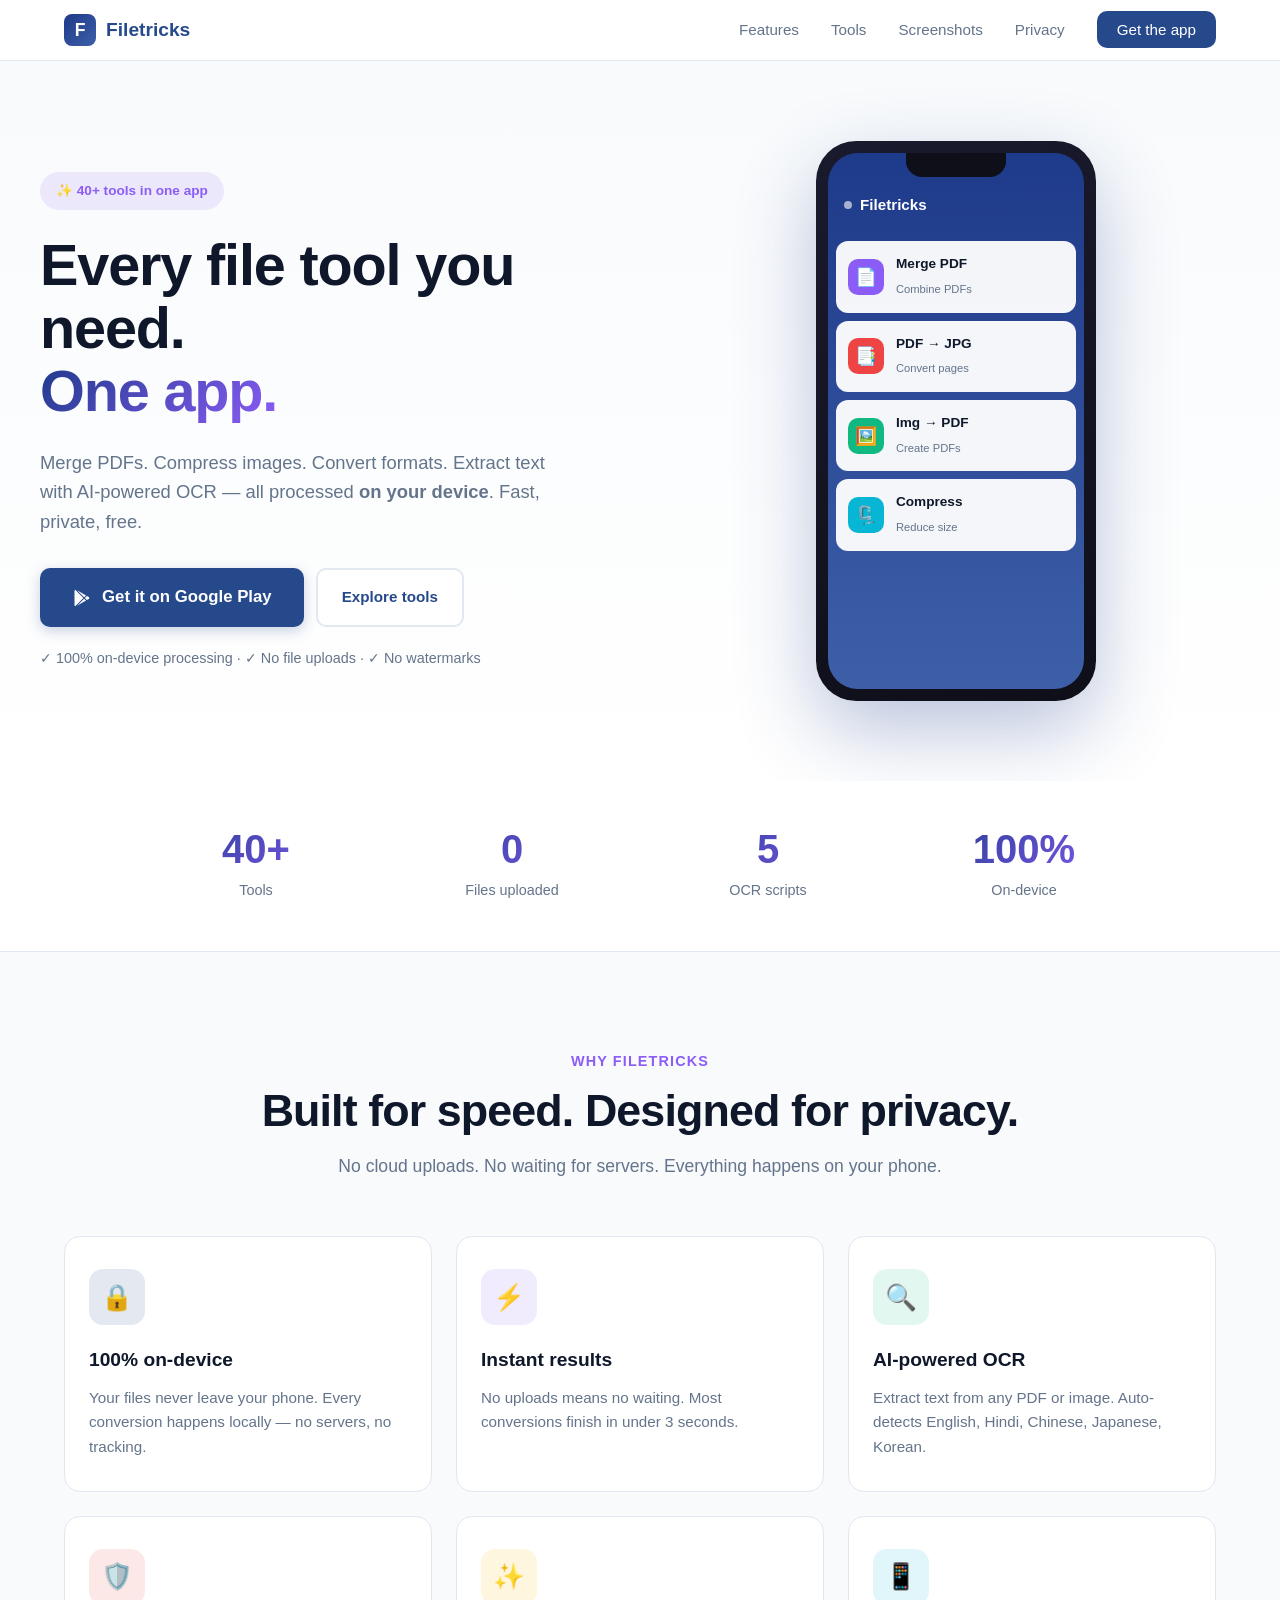
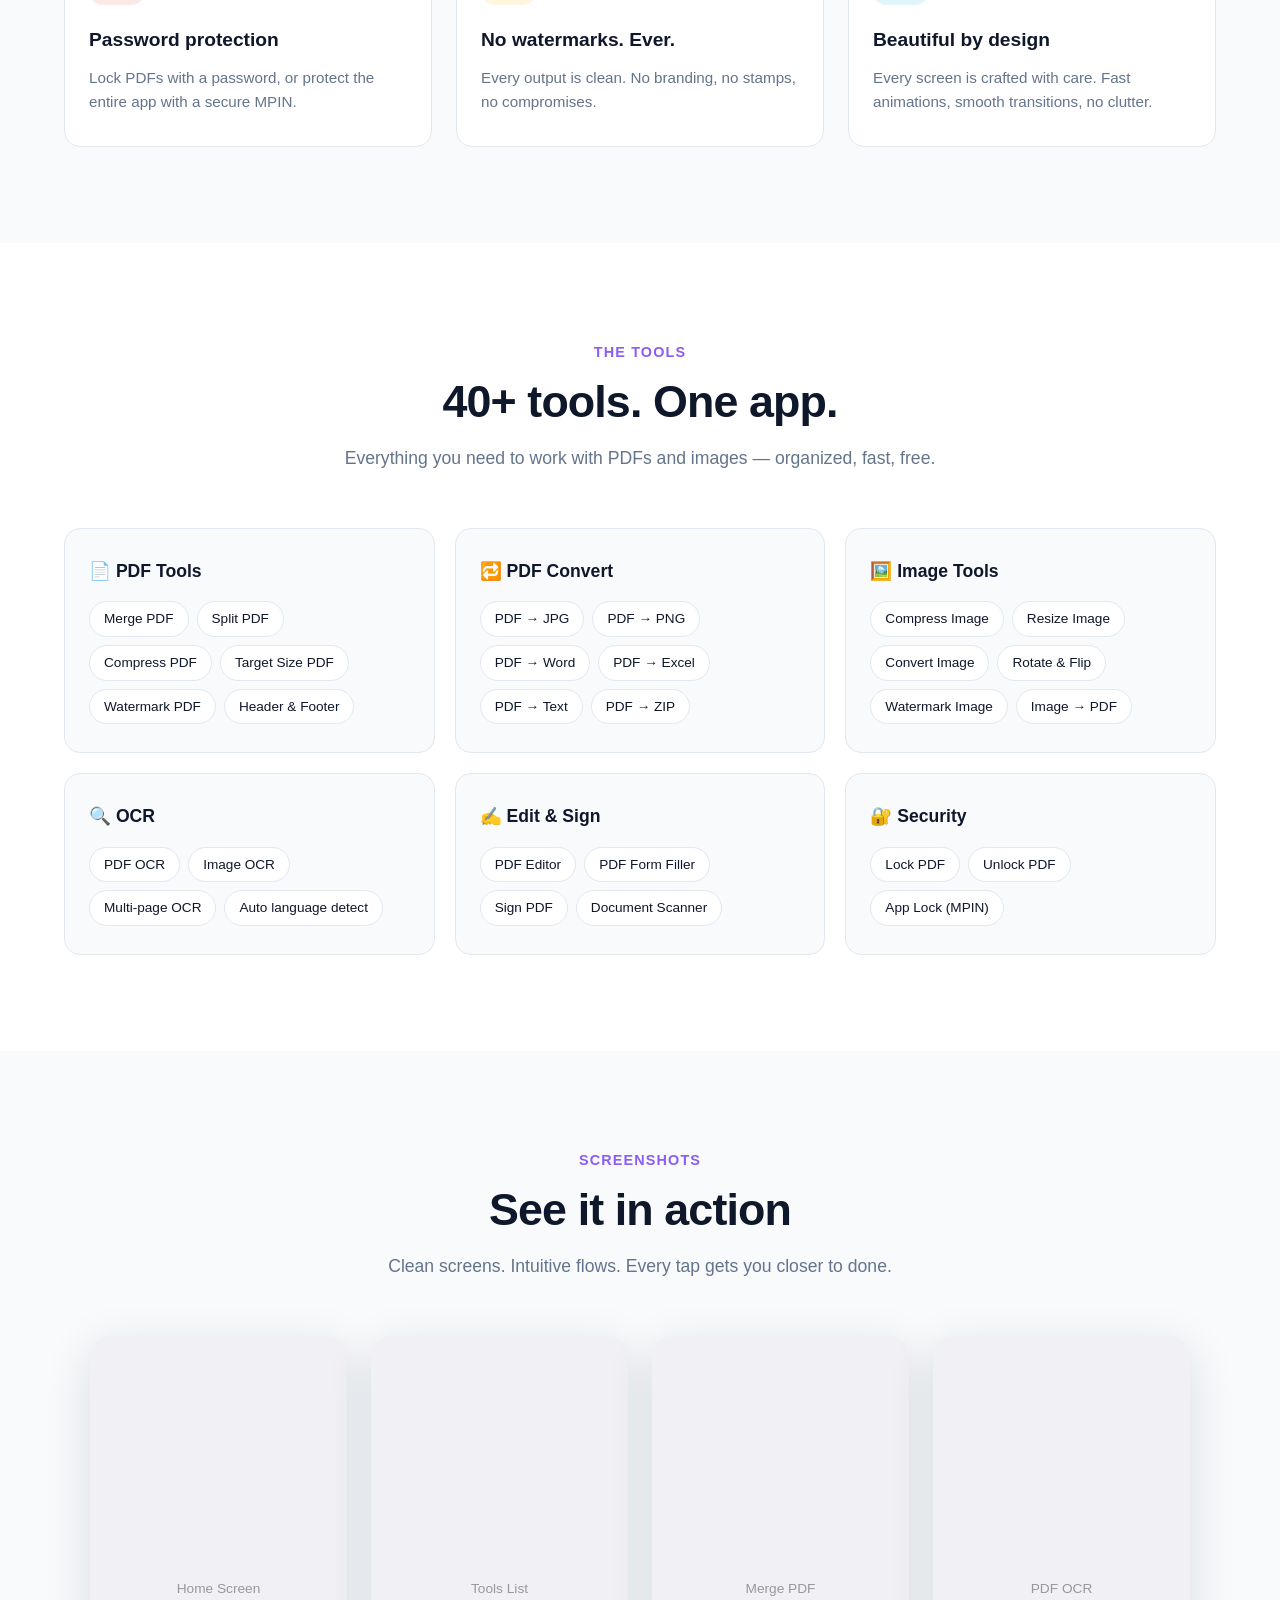
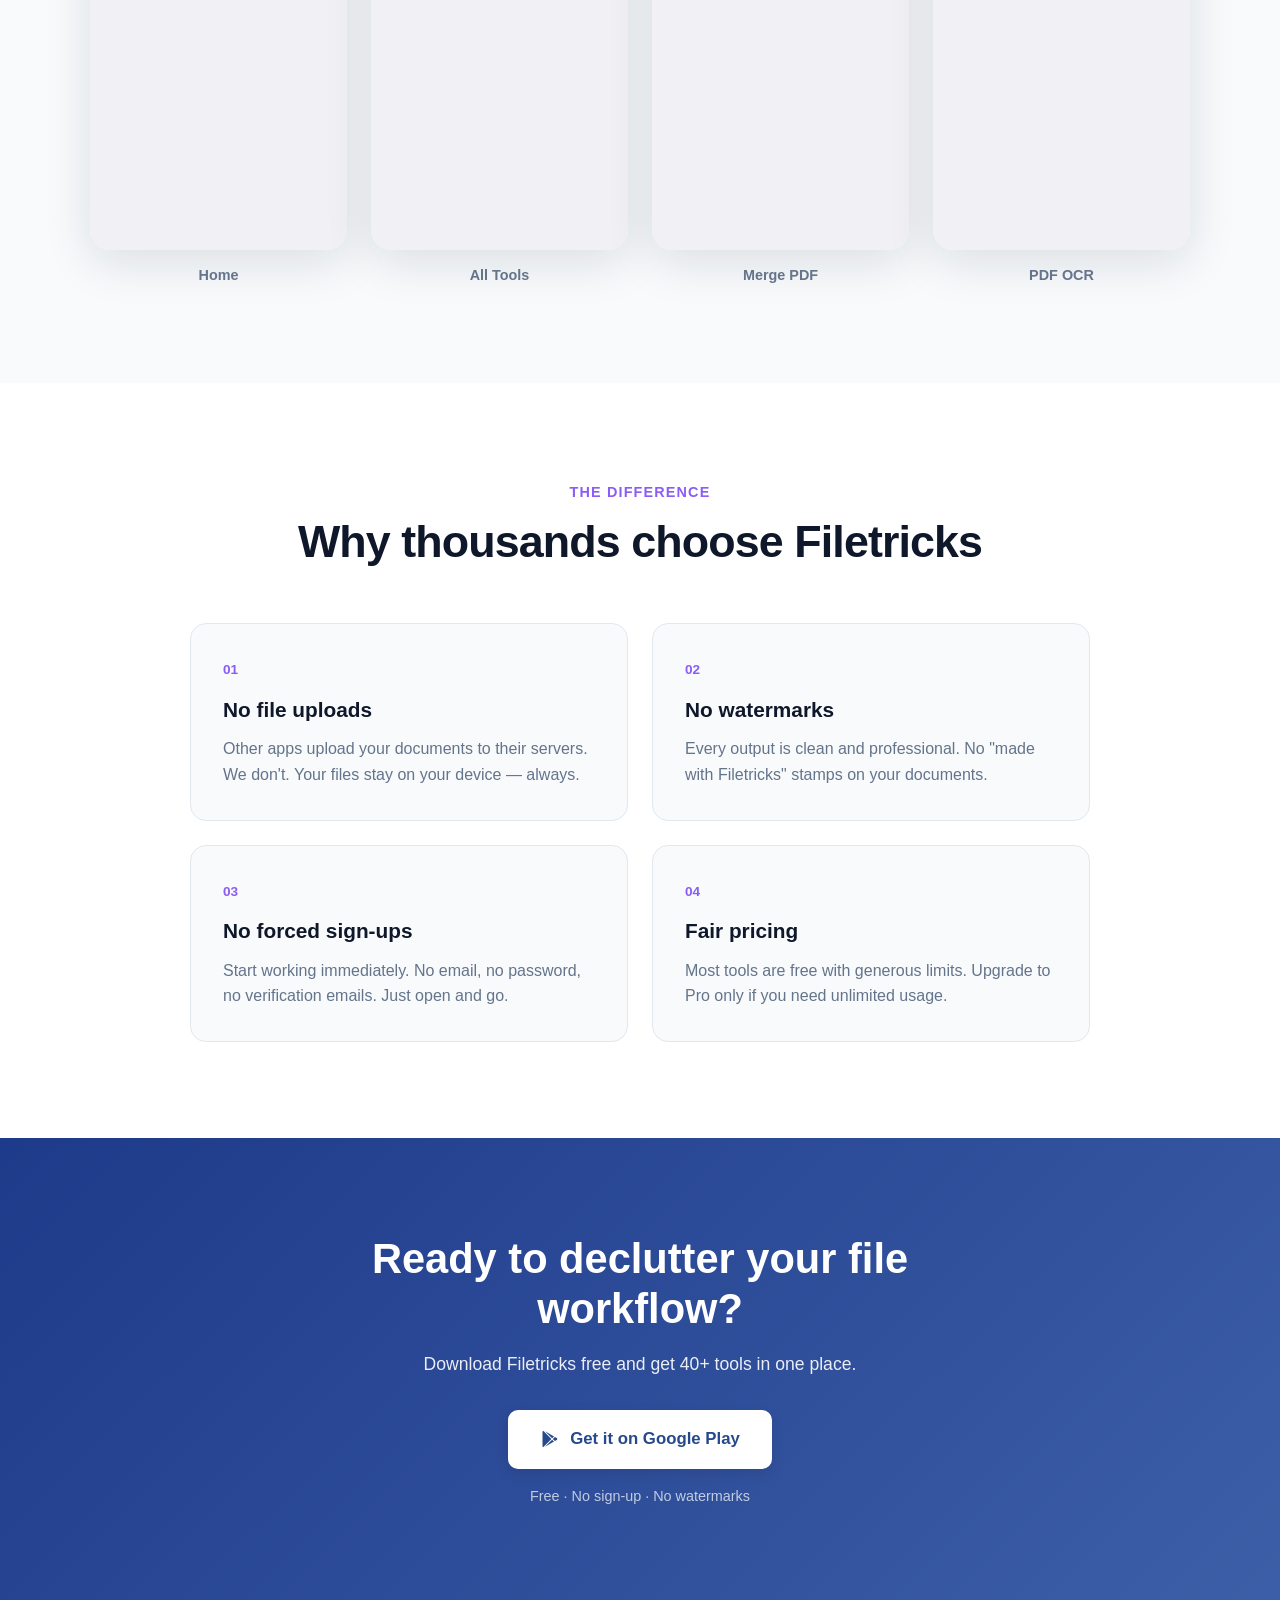
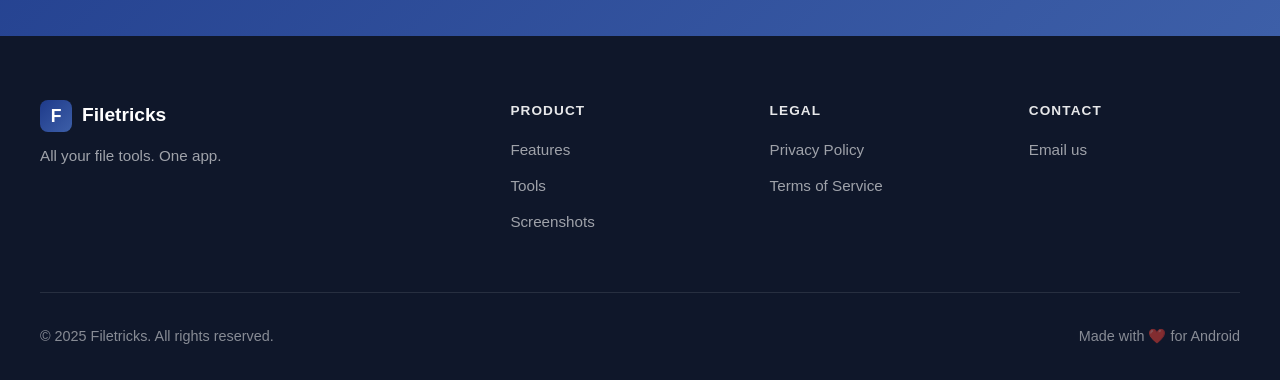
==== index.html @ eb92aaae "Add files via upload" ====
<!DOCTYPE html>
<html lang="en">
<head>
  <meta charset="UTF-8" />
  <meta name="viewport" content="width=device-width, initial-scale=1.0" />
  <title>Filetricks — All-in-One PDF & Image Tools for Android</title>
  <meta name="description" content="Merge, split, compress, and convert PDFs. Compress and convert images. Extract text with on-device AI OCR. 40+ tools in one fast, private Android app." />
  <meta name="theme-color" content="#26498C" />

  <!-- Open Graph (for WhatsApp/Twitter sharing) -->
  <meta property="og:title" content="Filetricks — All your file tools. One app." />
  <meta property="og:description" content="40+ PDF & image tools, 100% on-device. Free to download on Google Play." />
  <meta property="og:type" content="website" />

  <link rel="icon" type="image/svg+xml" href="favicon.svg" />
  <link rel="stylesheet" href="styles.css" />
</head>
<body>

  <!-- ============ NAVBAR ============ -->
  <nav class="navbar">
    <div class="nav-container">
      <a href="#" class="logo">
        <span class="logo-mark">F</span>
        <span class="logo-text">Filetricks</span>
      </a>
      <button class="nav-toggle" id="navToggle" aria-label="Menu">☰</button>
      <ul class="nav-links" id="navLinks">
        <li><a href="#features">Features</a></li>
        <li><a href="#tools">Tools</a></li>
        <li><a href="#screenshots">Screenshots</a></li>
        <li><a href="privacy.html">Privacy</a></li>
        <li><a href="#download" class="btn-nav">Get the app</a></li>
      </ul>
    </div>
  </nav>

  <!-- ============ HERO ============ -->
  <section class="hero">
    <div class="hero-container">
      <div class="hero-content">
        <span class="badge">✨ 40+ tools in one app</span>
        <h1>
          Every file tool you need.<br />
          <span class="gradient-text">One app.</span>
        </h1>
        <p class="hero-subtitle">
          Merge PDFs. Compress images. Convert formats. Extract text with
          AI-powered OCR — all processed <strong>on your device</strong>.
          Fast, private, free.
        </p>
        <div class="hero-cta">
          <a href="https://play.google.com/store/apps/details?id=com.manoj.filetricks"
             class="btn-primary btn-large" target="_blank" rel="noopener">
            <svg width="20" height="20" viewBox="0 0 24 24" fill="currentColor">
              <path d="M3,20.5V3.5C3,2.91 3.34,2.39 3.84,2.15L13.69,12L3.84,21.85C3.34,21.6 3,21.09 3,20.5M16.81,15.12L6.05,21.34L14.54,12.85L16.81,15.12M20.16,10.81C20.5,11.08 20.75,11.5 20.75,12C20.75,12.5 20.53,12.9 20.18,13.18L17.89,14.5L15.39,12L17.89,9.5L20.16,10.81M6.05,2.66L16.81,8.88L14.54,11.15L6.05,2.66Z" />
            </svg>
            Get it on Google Play
          </a>
          <a href="#tools" class="btn-secondary">Explore tools</a>
        </div>
        <p class="hero-note">
          ✓ 100% on-device processing · ✓ No file uploads · ✓ No watermarks
        </p>
      </div>

      <div class="hero-visual">
        <div class="phone-mockup">
          <div class="phone-screen">
            <div class="phone-header">
              <span class="phone-dot"></span>
              <span class="phone-title">Filetricks</span>
            </div>
            <div class="phone-body">
              <div class="phone-card">
                <span class="phone-icon" style="background:#8B5CF6;">📄</span>
                <div>
                  <strong>Merge PDF</strong>
                  <small>Combine PDFs</small>
                </div>
              </div>
              <div class="phone-card">
                <span class="phone-icon" style="background:#EF4444;">📑</span>
                <div>
                  <strong>PDF → JPG</strong>
                  <small>Convert pages</small>
                </div>
              </div>
              <div class="phone-card">
                <span class="phone-icon" style="background:#10B981;">🖼️</span>
                <div>
                  <strong>Img → PDF</strong>
                  <small>Create PDFs</small>
                </div>
              </div>
              <div class="phone-card">
                <span class="phone-icon" style="background:#06B6D4;">🗜️</span>
                <div>
                  <strong>Compress</strong>
                  <small>Reduce size</small>
                </div>
              </div>
            </div>
          </div>
        </div>
      </div>
    </div>
  </section>

  <!-- ============ STATS STRIP ============ -->
  <section class="stats">
    <div class="stats-container">
      <div class="stat">
        <span class="stat-num">40+</span>
        <span class="stat-label">Tools</span>
      </div>
      <div class="stat">
        <span class="stat-num">0</span>
        <span class="stat-label">Files uploaded</span>
      </div>
      <div class="stat">
        <span class="stat-num">5</span>
        <span class="stat-label">OCR scripts</span>
      </div>
      <div class="stat">
        <span class="stat-num">100%</span>
        <span class="stat-label">On-device</span>
      </div>
    </div>
  </section>

  <!-- ============ FEATURES ============ -->
  <section class="features" id="features">
    <div class="section-container">
      <div class="section-header">
        <span class="section-eyebrow">Why Filetricks</span>
        <h2>Built for speed. Designed for privacy.</h2>
        <p class="section-subtitle">
          No cloud uploads. No waiting for servers. Everything happens on your phone.
        </p>
      </div>

      <div class="features-grid">
        <div class="feature-card">
          <div class="feature-icon" style="background:rgba(38,73,140,0.12);color:#26498C;">🔒</div>
          <h3>100% on-device</h3>
          <p>Your files never leave your phone. Every conversion happens locally — no servers, no tracking.</p>
        </div>

        <div class="feature-card">
          <div class="feature-icon" style="background:rgba(139,92,246,0.12);color:#8B5CF6;">⚡</div>
          <h3>Instant results</h3>
          <p>No uploads means no waiting. Most conversions finish in under 3 seconds.</p>
        </div>

        <div class="feature-card">
          <div class="feature-icon" style="background:rgba(16,185,129,0.12);color:#10B981;">🔍</div>
          <h3>AI-powered OCR</h3>
          <p>Extract text from any PDF or image. Auto-detects English, Hindi, Chinese, Japanese, Korean.</p>
        </div>

        <div class="feature-card">
          <div class="feature-icon" style="background:rgba(239,68,68,0.12);color:#EF4444;">🛡️</div>
          <h3>Password protection</h3>
          <p>Lock PDFs with a password, or protect the entire app with a secure MPIN.</p>
        </div>

        <div class="feature-card">
          <div class="feature-icon" style="background:rgba(255,179,0,0.12);color:#FFB300;">✨</div>
          <h3>No watermarks. Ever.</h3>
          <p>Every output is clean. No branding, no stamps, no compromises.</p>
        </div>

        <div class="feature-card">
          <div class="feature-icon" style="background:rgba(6,182,212,0.12);color:#06B6D4;">📱</div>
          <h3>Beautiful by design</h3>
          <p>Every screen is crafted with care. Fast animations, smooth transitions, no clutter.</p>
        </div>
      </div>
    </div>
  </section>

  <!-- ============ TOOLS ============ -->
  <section class="tools" id="tools">
    <div class="section-container">
      <div class="section-header">
        <span class="section-eyebrow">The tools</span>
        <h2>40+ tools. One app.</h2>
        <p class="section-subtitle">Everything you need to work with PDFs and images — organized, fast, free.</p>
      </div>

      <div class="tool-categories">
        <div class="tool-category">
          <h3>📄 PDF Tools</h3>
          <div class="tool-list">
            <span class="tool-chip">Merge PDF</span>
            <span class="tool-chip">Split PDF</span>
            <span class="tool-chip">Compress PDF</span>
            <span class="tool-chip">Target Size PDF</span>
            <span class="tool-chip">Watermark PDF</span>
            <span class="tool-chip">Header &amp; Footer</span>
          </div>
        </div>

        <div class="tool-category">
          <h3>🔁 PDF Convert</h3>
          <div class="tool-list">
            <span class="tool-chip">PDF → JPG</span>
            <span class="tool-chip">PDF → PNG</span>
            <span class="tool-chip">PDF → Word</span>
            <span class="tool-chip">PDF → Excel</span>
            <span class="tool-chip">PDF → Text</span>
            <span class="tool-chip">PDF → ZIP</span>
          </div>
        </div>

        <div class="tool-category">
          <h3>🖼️ Image Tools</h3>
          <div class="tool-list">
            <span class="tool-chip">Compress Image</span>
            <span class="tool-chip">Resize Image</span>
            <span class="tool-chip">Convert Image</span>
            <span class="tool-chip">Rotate &amp; Flip</span>
            <span class="tool-chip">Watermark Image</span>
            <span class="tool-chip">Image → PDF</span>
          </div>
        </div>

        <div class="tool-category">
          <h3>🔍 OCR</h3>
          <div class="tool-list">
            <span class="tool-chip">PDF OCR</span>
            <span class="tool-chip">Image OCR</span>
            <span class="tool-chip">Multi-page OCR</span>
            <span class="tool-chip">Auto language detect</span>
          </div>
        </div>

        <div class="tool-category">
          <h3>✍️ Edit &amp; Sign</h3>
          <div class="tool-list">
            <span class="tool-chip">PDF Editor</span>
            <span class="tool-chip">PDF Form Filler</span>
            <span class="tool-chip">Sign PDF</span>
            <span class="tool-chip">Document Scanner</span>
          </div>
        </div>

        <div class="tool-category">
          <h3>🔐 Security</h3>
          <div class="tool-list">
            <span class="tool-chip">Lock PDF</span>
            <span class="tool-chip">Unlock PDF</span>
            <span class="tool-chip">App Lock (MPIN)</span>
          </div>
        </div>
      </div>
    </div>
  </section>

  <!-- ============ SCREENSHOTS ============ -->
  <section class="screenshots" id="screenshots">
    <div class="section-container">
      <div class="section-header">
        <span class="section-eyebrow">Screenshots</span>
        <h2>See it in action</h2>
        <p class="section-subtitle">Clean screens. Intuitive flows. Every tap gets you closer to done.</p>
      </div>

      <!-- Replace src with your actual screenshots later -->
      <div class="screenshots-row">
        <div class="screenshot">
          <img src="data:image/svg+xml,%3Csvg xmlns='http://www.w3.org/2000/svg' viewBox='0 0 300 600'%3E%3Crect fill='%23F0F0F5' width='300' height='600'/%3E%3Ctext x='150' y='300' text-anchor='middle' fill='%23999' font-size='16' font-family='sans-serif'%3EHome Screen%3C/text%3E%3C/svg%3E" alt="Home screen" />
          <p>Home</p>
        </div>
        <div class="screenshot">
          <img src="data:image/svg+xml,%3Csvg xmlns='http://www.w3.org/2000/svg' viewBox='0 0 300 600'%3E%3Crect fill='%23F0F0F5' width='300' height='600'/%3E%3Ctext x='150' y='300' text-anchor='middle' fill='%23999' font-size='16' font-family='sans-serif'%3ETools List%3C/text%3E%3C/svg%3E" alt="Tools list" />
          <p>All Tools</p>
        </div>
        <div class="screenshot">
          <img src="data:image/svg+xml,%3Csvg xmlns='http://www.w3.org/2000/svg' viewBox='0 0 300 600'%3E%3Crect fill='%23F0F0F5' width='300' height='600'/%3E%3Ctext x='150' y='300' text-anchor='middle' fill='%23999' font-size='16' font-family='sans-serif'%3EMerge PDF%3C/text%3E%3C/svg%3E" alt="Merge PDF" />
          <p>Merge PDF</p>
        </div>
        <div class="screenshot">
          <img src="data:image/svg+xml,%3Csvg xmlns='http://www.w3.org/2000/svg' viewBox='0 0 300 600'%3E%3Crect fill='%23F0F0F5' width='300' height='600'/%3E%3Ctext x='150' y='300' text-anchor='middle' fill='%23999' font-size='16' font-family='sans-serif'%3EPDF OCR%3C/text%3E%3C/svg%3E" alt="PDF OCR" />
          <p>PDF OCR</p>
        </div>
      </div>
    </div>
  </section>

  <!-- ============ WHY ============ -->
  <section class="why">
    <div class="section-container">
      <div class="section-header">
        <span class="section-eyebrow">The difference</span>
        <h2>Why thousands choose Filetricks</h2>
      </div>

      <div class="why-grid">
        <div class="why-card">
          <div class="why-num">01</div>
          <h3>No file uploads</h3>
          <p>Other apps upload your documents to their servers. We don't. Your files stay on your device — always.</p>
        </div>
        <div class="why-card">
          <div class="why-num">02</div>
          <h3>No watermarks</h3>
          <p>Every output is clean and professional. No "made with Filetricks" stamps on your documents.</p>
        </div>
        <div class="why-card">
          <div class="why-num">03</div>
          <h3>No forced sign-ups</h3>
          <p>Start working immediately. No email, no password, no verification emails. Just open and go.</p>
        </div>
        <div class="why-card">
          <div class="why-num">04</div>
          <h3>Fair pricing</h3>
          <p>Most tools are free with generous limits. Upgrade to Pro only if you need unlimited usage.</p>
        </div>
      </div>
    </div>
  </section>

  <!-- ============ CTA ============ -->
  <section class="cta" id="download">
    <div class="cta-container">
      <h2>Ready to declutter your file workflow?</h2>
      <p>Download Filetricks free and get 40+ tools in one place.</p>
      <a href="https://play.google.com/store/apps/details?id=com.manoj.filetricks"
         class="btn-white btn-large" target="_blank" rel="noopener">
        <svg width="20" height="20" viewBox="0 0 24 24" fill="currentColor">
          <path d="M3,20.5V3.5C3,2.91 3.34,2.39 3.84,2.15L13.69,12L3.84,21.85C3.34,21.6 3,21.09 3,20.5M16.81,15.12L6.05,21.34L14.54,12.85L16.81,15.12M20.16,10.81C20.5,11.08 20.75,11.5 20.75,12C20.75,12.5 20.53,12.9 20.18,13.18L17.89,14.5L15.39,12L17.89,9.5L20.16,10.81M6.05,2.66L16.81,8.88L14.54,11.15L6.05,2.66Z" />
        </svg>
        Get it on Google Play
      </a>
      <p class="cta-note">Free · No sign-up · No watermarks</p>
    </div>
  </section>

  <!-- ============ FOOTER ============ -->
  <footer class="footer">
    <div class="footer-container">
      <div class="footer-grid">
        <div class="footer-brand">
          <div class="logo">
            <span class="logo-mark">F</span>
            <span class="logo-text">Filetricks</span>
          </div>
          <p>All your file tools. One app.</p>
        </div>

        <div class="footer-col">
          <h4>Product</h4>
          <ul>
            <li><a href="#features">Features</a></li>
            <li><a href="#tools">Tools</a></li>
            <li><a href="#screenshots">Screenshots</a></li>
          </ul>
        </div>

        <div class="footer-col">
          <h4>Legal</h4>
          <ul>
            <li><a href="privacy.html">Privacy Policy</a></li>
            <li><a href="terms.html">Terms of Service</a></li>
          </ul>
        </div>

        <div class="footer-col">
          <h4>Contact</h4>
          <ul>
            <li><a href="mailto:your.email@example.com">Email us</a></li>
          </ul>
        </div>
      </div>

      <div class="footer-bottom">
        <p>© 2025 Filetricks. All rights reserved.</p>
        <p>Made with ❤️ for Android</p>
      </div>
    </div>
  </footer>

  <script src="script.js"></script>
</body>
</html>
---- styles.css ----
/* ============ RESET ============ */
*, *::before, *::after {
  box-sizing: border-box;
  margin: 0;
  padding: 0;
}

:root {
  --primary: #26498C;
  --primary-dark: #1E3A8A;
  --primary-light: #3D5FA8;
  --accent: #8B5CF6;
  --success: #10B981;
  --danger: #EF4444;
  --warning: #FFB300;
  --text: #0F172A;
  --text-muted: #64748B;
  --bg: #FFFFFF;
  --bg-alt: #F8FAFC;
  --border: #E2E8F0;
  --radius: 16px;
  --radius-sm: 10px;
  --shadow: 0 4px 24px rgba(15, 23, 42, 0.06);
  --shadow-lg: 0 12px 48px rgba(15, 23, 42, 0.12);
}

html {
  scroll-behavior: smooth;
}

body {
  font-family: -apple-system, BlinkMacSystemFont, 'Segoe UI', Roboto, 'Helvetica Neue', Arial, sans-serif;
  color: var(--text);
  background: var(--bg);
  line-height: 1.6;
  -webkit-font-smoothing: antialiased;
  -moz-osx-font-smoothing: grayscale;
}

a {
  color: inherit;
  text-decoration: none;
}

img {
  max-width: 100%;
  display: block;
}

/* ============ NAVBAR ============ */
.navbar {
  position: sticky;
  top: 0;
  z-index: 100;
  background: rgba(255, 255, 255, 0.9);
  backdrop-filter: blur(12px);
  -webkit-backdrop-filter: blur(12px);
  border-bottom: 1px solid var(--border);
}

.nav-container {
  max-width: 1200px;
  margin: 0 auto;
  padding: 14px 24px;
  display: flex;
  align-items: center;
  justify-content: space-between;
  gap: 24px;
}

.logo {
  display: flex;
  align-items: center;
  gap: 10px;
  font-weight: 800;
  font-size: 1.2rem;
  color: var(--primary);
}

.logo-mark {
  display: inline-flex;
  align-items: center;
  justify-content: center;
  width: 32px;
  height: 32px;
  border-radius: 8px;
  background: linear-gradient(135deg, var(--primary-dark), var(--primary-light));
  color: white;
  font-weight: 900;
  font-size: 1.1rem;
}

.nav-links {
  display: flex;
  align-items: center;
  gap: 32px;
  list-style: none;
}

.nav-links a {
  font-size: 0.95rem;
  font-weight: 500;
  color: var(--text-muted);
  transition: color 0.2s;
}

.nav-links a:hover {
  color: var(--primary);
}

.btn-nav {
  background: var(--primary) !important;
  color: white !important;
  padding: 10px 20px !important;
  border-radius: var(--radius-sm);
  transition: background 0.2s !important;
}

.btn-nav:hover {
  background: var(--primary-dark) !important;
}

.nav-toggle {
  display: none;
  background: none;
  border: none;
  font-size: 1.5rem;
  cursor: pointer;
  color: var(--text);
}

/* ============ HERO ============ */
.hero {
  background: linear-gradient(180deg, #F8FAFC 0%, #FFFFFF 100%);
  padding: 80px 24px;
  overflow: hidden;
}

.hero-container {
  max-width: 1200px;
  margin: 0 auto;
  display: grid;
  grid-template-columns: 1fr 1fr;
  gap: 64px;
  align-items: center;
}

.hero-content {
  animation: fadeInUp 0.8s ease-out;
}

.badge {
  display: inline-block;
  background: rgba(139, 92, 246, 0.12);
  color: var(--accent);
  padding: 8px 16px;
  border-radius: 999px;
  font-size: 0.85rem;
  font-weight: 600;
  margin-bottom: 24px;
}

.hero h1 {
  font-size: clamp(2.2rem, 5vw, 3.6rem);
  line-height: 1.1;
  font-weight: 800;
  letter-spacing: -0.02em;
  margin-bottom: 24px;
}

.gradient-text {
  background: linear-gradient(135deg, var(--primary-dark), var(--accent));
  -webkit-background-clip: text;
  background-clip: text;
  -webkit-text-fill-color: transparent;
}

.hero-subtitle {
  font-size: 1.15rem;
  color: var(--text-muted);
  margin-bottom: 32px;
  max-width: 540px;
}

.hero-cta {
  display: flex;
  gap: 12px;
  flex-wrap: wrap;
  margin-bottom: 20px;
}

.hero-note {
  font-size: 0.9rem;
  color: var(--text-muted);
}

/* ============ BUTTONS ============ */
.btn-primary,
.btn-secondary,
.btn-white {
  display: inline-flex;
  align-items: center;
  gap: 10px;
  padding: 12px 24px;
  border-radius: var(--radius-sm);
  font-weight: 600;
  font-size: 0.95rem;
  transition: transform 0.2s, box-shadow 0.2s, background 0.2s;
  cursor: pointer;
  border: none;
}

.btn-primary {
  background: var(--primary);
  color: white;
  box-shadow: 0 4px 14px rgba(38, 73, 140, 0.25);
}

.btn-primary:hover {
  background: var(--primary-dark);
  transform: translateY(-2px);
  box-shadow: 0 8px 24px rgba(38, 73, 140, 0.35);
}

.btn-secondary {
  background: white;
  color: var(--primary);
  border: 2px solid var(--border);
}

.btn-secondary:hover {
  border-color: var(--primary);
  transform: translateY(-2px);
}

.btn-white {
  background: white;
  color: var(--primary);
  box-shadow: 0 4px 14px rgba(0, 0, 0, 0.1);
}

.btn-white:hover {
  transform: translateY(-2px);
  box-shadow: 0 8px 24px rgba(0, 0, 0, 0.15);
}

.btn-large {
  padding: 16px 32px;
  font-size: 1.05rem;
}

/* ============ PHONE MOCKUP ============ */
.hero-visual {
  display: flex;
  justify-content: center;
  animation: float 6s ease-in-out infinite;
}

.phone-mockup {
  width: 280px;
  height: 560px;
  background: linear-gradient(160deg, #1a1a2e, #0f0f1a);
  border-radius: 40px;
  padding: 12px;
  box-shadow: 0 30px 80px rgba(30, 58, 138, 0.3);
  position: relative;
}

.phone-mockup::before {
  content: '';
  position: absolute;
  top: 12px;
  left: 50%;
  transform: translateX(-50%);
  width: 100px;
  height: 24px;
  background: #0f0f1a;
  border-radius: 0 0 16px 16px;
  z-index: 2;
}

.phone-screen {
  width: 100%;
  height: 100%;
  background: linear-gradient(180deg, var(--primary-dark), var(--primary-light));
  border-radius: 30px;
  overflow: hidden;
  display: flex;
  flex-direction: column;
}

.phone-header {
  padding: 40px 16px 16px;
  display: flex;
  align-items: center;
  gap: 8px;
}

.phone-dot {
  width: 8px;
  height: 8px;
  border-radius: 50%;
  background: rgba(255, 255, 255, 0.6);
}

.phone-title {
  color: white;
  font-weight: 700;
  font-size: 0.95rem;
}

.phone-body {
  padding: 8px;
  display: flex;
  flex-direction: column;
  gap: 8px;
}

.phone-card {
  background: rgba(255, 255, 255, 0.95);
  border-radius: 12px;
  padding: 12px;
  display: flex;
  align-items: center;
  gap: 12px;
}

.phone-icon {
  width: 36px;
  height: 36px;
  border-radius: 10px;
  display: flex;
  align-items: center;
  justify-content: center;
  font-size: 1.1rem;
  color: white;
  flex-shrink: 0;
}

.phone-card strong {
  display: block;
  font-size: 0.85rem;
  color: var(--text);
}

.phone-card small {
  font-size: 0.7rem;
  color: var(--text-muted);
}

/* ============ STATS ============ */
.stats {
  padding: 48px 24px;
  background: white;
  border-bottom: 1px solid var(--border);
}

.stats-container {
  max-width: 1000px;
  margin: 0 auto;
  display: grid;
  grid-template-columns: repeat(4, 1fr);
  gap: 24px;
  text-align: center;
}

.stat-num {
  display: block;
  font-size: 2.5rem;
  font-weight: 800;
  background: linear-gradient(135deg, var(--primary-dark), var(--accent));
  -webkit-background-clip: text;
  background-clip: text;
  -webkit-text-fill-color: transparent;
  line-height: 1;
  margin-bottom: 8px;
}

.stat-label {
  font-size: 0.9rem;
  color: var(--text-muted);
  font-weight: 500;
}

/* ============ SECTION PATTERN ============ */
.section-container {
  max-width: 1200px;
  margin: 0 auto;
  padding: 0 24px;
}

.section-header {
  text-align: center;
  margin-bottom: 56px;
}

.section-eyebrow {
  display: inline-block;
  color: var(--accent);
  font-size: 0.9rem;
  font-weight: 700;
  text-transform: uppercase;
  letter-spacing: 0.08em;
  margin-bottom: 12px;
}

.section-header h2 {
  font-size: clamp(1.8rem, 4vw, 2.8rem);
  font-weight: 800;
  line-height: 1.15;
  letter-spacing: -0.02em;
  margin-bottom: 16px;
}

.section-subtitle {
  font-size: 1.1rem;
  color: var(--text-muted);
  max-width: 620px;
  margin: 0 auto;
}

/* ============ FEATURES ============ */
.features {
  padding: 96px 0;
  background: var(--bg-alt);
}

.features-grid {
  display: grid;
  grid-template-columns: repeat(3, 1fr);
  gap: 24px;
}

.feature-card {
  background: white;
  padding: 32px 24px;
  border-radius: var(--radius);
  border: 1px solid var(--border);
  transition: transform 0.3s, box-shadow 0.3s;
}

.feature-card:hover {
  transform: translateY(-4px);
  box-shadow: var(--shadow-lg);
}

.feature-icon {
  width: 56px;
  height: 56px;
  border-radius: 14px;
  display: flex;
  align-items: center;
  justify-content: center;
  font-size: 1.6rem;
  margin-bottom: 20px;
}

.feature-card h3 {
  font-size: 1.2rem;
  font-weight: 700;
  margin-bottom: 10px;
}

.feature-card p {
  color: var(--text-muted);
  font-size: 0.95rem;
}

/* ============ TOOLS ============ */
.tools {
  padding: 96px 0;
  background: white;
}

.tool-categories {
  display: grid;
  grid-template-columns: repeat(3, 1fr);
  gap: 20px;
}

.tool-category {
  background: var(--bg-alt);
  padding: 28px 24px;
  border-radius: var(--radius);
  border: 1px solid var(--border);
}

.tool-category h3 {
  font-size: 1.1rem;
  font-weight: 700;
  margin-bottom: 16px;
}

.tool-list {
  display: flex;
  flex-wrap: wrap;
  gap: 8px;
}

.tool-chip {
  display: inline-block;
  padding: 6px 14px;
  background: white;
  border-radius: 999px;
  font-size: 0.85rem;
  font-weight: 500;
  color: var(--text);
  border: 1px solid var(--border);
  transition: all 0.2s;
  cursor: default;
}

.tool-chip:hover {
  border-color: var(--primary);
  color: var(--primary);
}

/* ============ SCREENSHOTS ============ */
.screenshots {
  padding: 96px 0;
  background: var(--bg-alt);
}

.screenshots-row {
  display: grid;
  grid-template-columns: repeat(4, 1fr);
  gap: 24px;
  max-width: 1100px;
  margin: 0 auto;
}

.screenshot {
  text-align: center;
}

.screenshot img {
  width: 100%;
  border-radius: 20px;
  box-shadow: var(--shadow-lg);
  transition: transform 0.3s;
}

.screenshot:hover img {
  transform: translateY(-6px);
}

.screenshot p {
  margin-top: 14px;
  font-size: 0.9rem;
  font-weight: 600;
  color: var(--text-muted);
}

/* ============ WHY ============ */
.why {
  padding: 96px 0;
  background: white;
}

.why-grid {
  display: grid;
  grid-template-columns: repeat(2, 1fr);
  gap: 24px;
  max-width: 900px;
  margin: 0 auto;
}

.why-card {
  padding: 32px;
  background: var(--bg-alt);
  border-radius: var(--radius);
  border: 1px solid var(--border);
}

.why-num {
  display: inline-block;
  font-size: 0.85rem;
  font-weight: 800;
  color: var(--accent);
  margin-bottom: 12px;
}

.why-card h3 {
  font-size: 1.3rem;
  font-weight: 700;
  margin-bottom: 10px;
}

.why-card p {
  color: var(--text-muted);
}

/* ============ CTA ============ */
.cta {
  padding: 96px 24px;
  background: linear-gradient(135deg, var(--primary-dark), var(--primary-light));
  color: white;
  text-align: center;
}

.cta-container {
  max-width: 700px;
  margin: 0 auto;
}

.cta h2 {
  font-size: clamp(1.8rem, 4vw, 2.6rem);
  font-weight: 800;
  line-height: 1.2;
  margin-bottom: 16px;
}

.cta p {
  font-size: 1.1rem;
  opacity: 0.9;
  margin-bottom: 32px;
}

.cta-note {
  margin-top: 16px !important;
  font-size: 0.9rem !important;
  opacity: 0.7 !important;
}

/* ============ FOOTER ============ */
.footer {
  background: #0F172A;
  color: white;
  padding: 64px 24px 32px;
}

.footer-container {
  max-width: 1200px;
  margin: 0 auto;
}

.footer-grid {
  display: grid;
  grid-template-columns: 2fr 1fr 1fr 1fr;
  gap: 48px;
  margin-bottom: 48px;
}

.footer-brand .logo {
  color: white;
  margin-bottom: 12px;
}

.footer-brand p {
  color: rgba(255, 255, 255, 0.6);
  font-size: 0.95rem;
}

.footer-col h4 {
  font-size: 0.85rem;
  font-weight: 700;
  text-transform: uppercase;
  letter-spacing: 0.08em;
  margin-bottom: 16px;
  color: rgba(255, 255, 255, 0.9);
}

.footer-col ul {
  list-style: none;
}

.footer-col li {
  margin-bottom: 10px;
}

.footer-col a {
  color: rgba(255, 255, 255, 0.6);
  font-size: 0.95rem;
  transition: color 0.2s;
}

.footer-col a:hover {
  color: white;
}

.footer-bottom {
  border-top: 1px solid rgba(255, 255, 255, 0.1);
  padding-top: 32px;
  display: flex;
  justify-content: space-between;
  color: rgba(255, 255, 255, 0.5);
  font-size: 0.9rem;
}

/* ============ ANIMATIONS ============ */
@keyframes fadeInUp {
  from {
    opacity: 0;
    transform: translateY(20px);
  }
  to {
    opacity: 1;
    transform: translateY(0);
  }
}

@keyframes float {
  0%, 100% {
    transform: translateY(0);
  }
  50% {
    transform: translateY(-16px);
  }
}

/* ============ RESPONSIVE ============ */
@media (max-width: 968px) {
  .hero-container {
    grid-template-columns: 1fr;
    gap: 48px;
    text-align: center;
  }

  .hero-subtitle {
    margin-left: auto;
    margin-right: auto;
  }

  .hero-cta {
    justify-content: center;
  }

  .features-grid,
  .tool-categories {
    grid-template-columns: repeat(2, 1fr);
  }

  .screenshots-row {
    grid-template-columns: repeat(2, 1fr);
  }

  .footer-grid {
    grid-template-columns: 1fr 1fr;
    gap: 32px;
  }
}

@media (max-width: 640px) {
  .nav-links {
    display: none;
    position: absolute;
    top: 100%;
    left: 0;
    right: 0;
    background: white;
    flex-direction: column;
    padding: 20px 24px;
    border-bottom: 1px solid var(--border);
    gap: 16px;
  }

  .nav-links.open {
    display: flex;
  }

  .nav-toggle {
    display: block;
  }

  .features-grid,
  .tool-categories,
  .screenshots-row,
  .why-grid {
    grid-template-columns: 1fr;
  }

  .stats-container {
    grid-template-columns: repeat(2, 1fr);
    gap: 32px;
  }

  .footer-grid {
    grid-template-columns: 1fr;
  }

  .footer-bottom {
    flex-direction: column;
    gap: 8px;
    text-align: center;
  }

  .hero {
    padding: 48px 24px;
  }

  .features,
  .tools,
  .screenshots,
  .why,
  .cta {
    padding: 64px 0;
  }
}
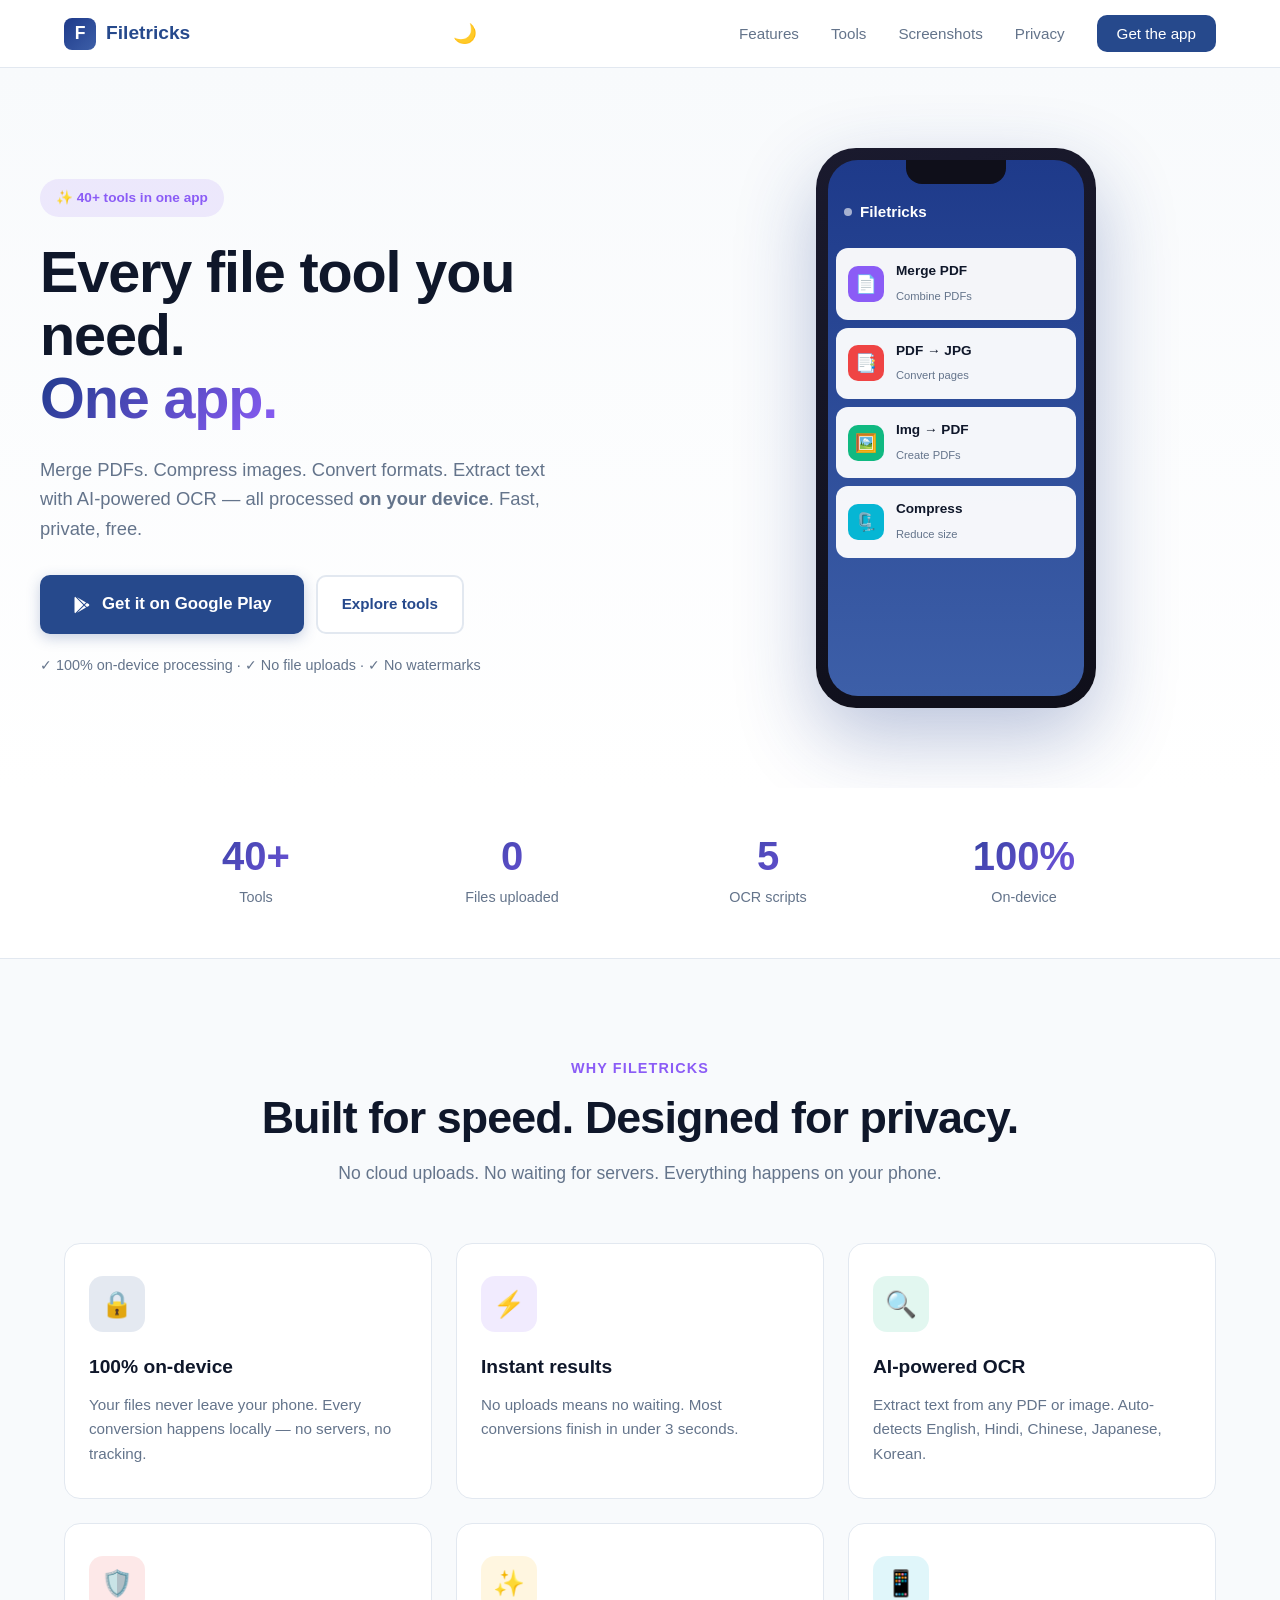
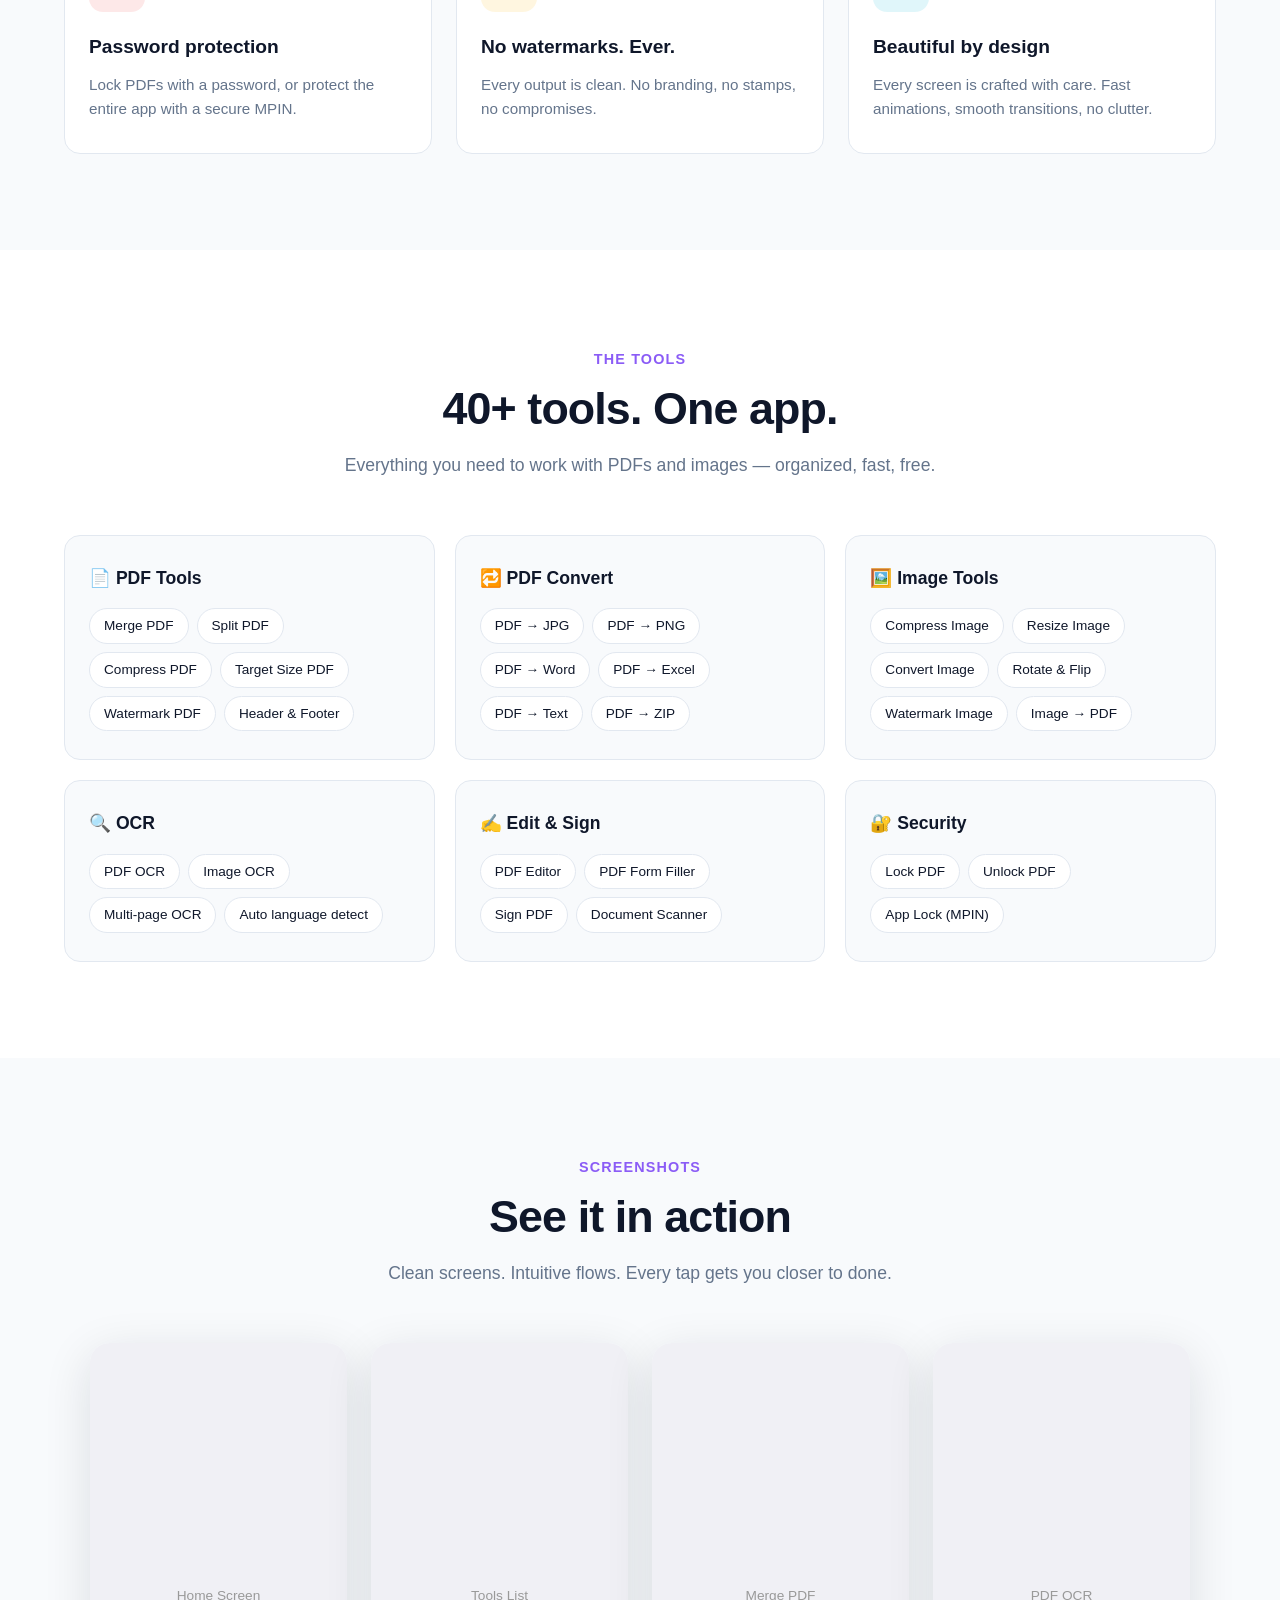
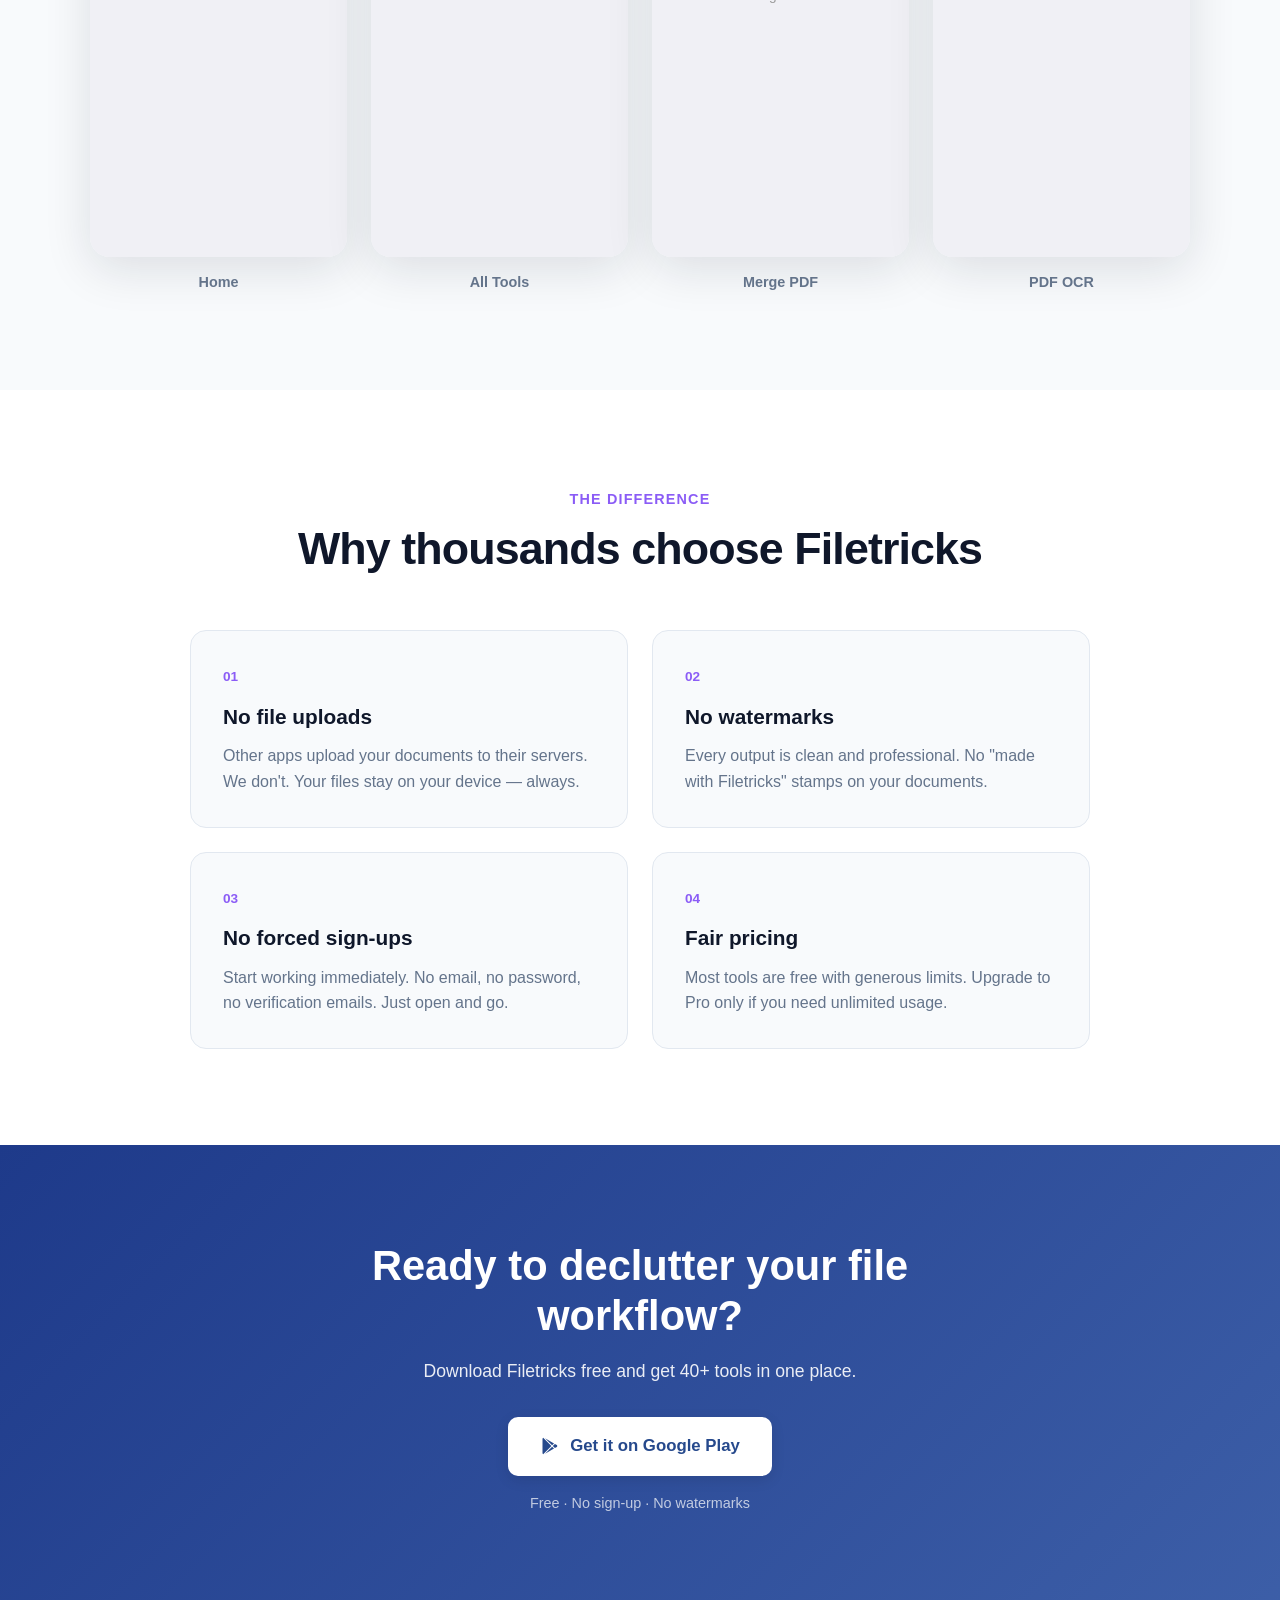
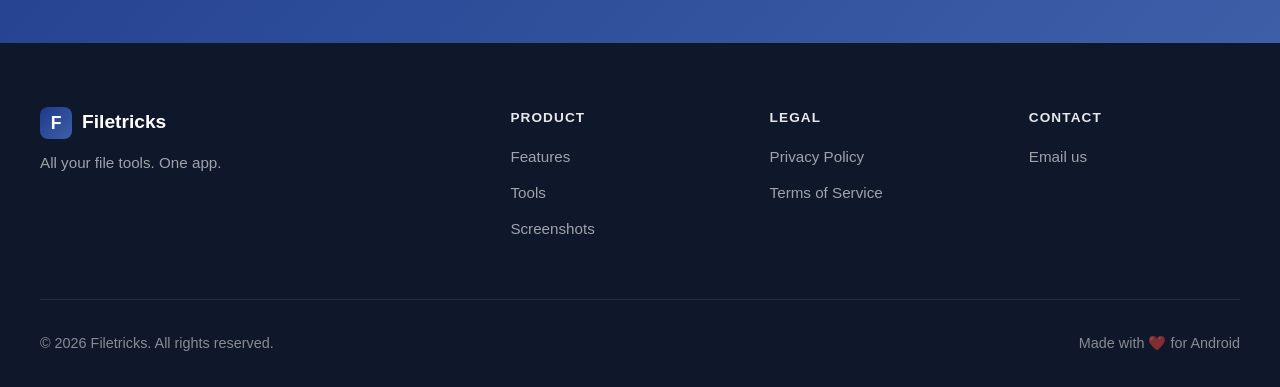
==== commit 05dfcfaa: "Update index.html" ====
--- a/index.html
+++ b/index.html
@@ -24,6 +24,7 @@
         <span class="logo-mark">F</span>
         <span class="logo-text">Filetricks</span>
       </a>
+      <button id="themeToggle" class="theme-toggle-btn" aria-label="Toggle theme">🌙</button>
       <button class="nav-toggle" id="navToggle" aria-label="Menu">☰</button>
       <ul class="nav-links" id="navLinks">
         <li><a href="#features">Features</a></li>
@@ -376,7 +377,7 @@
       </div>
 
       <div class="footer-bottom">
-        <p>© 2025 Filetricks. All rights reserved.</p>
+        <p>© 2026 Filetricks. All rights reserved.</p>
         <p>Made with ❤️ for Android</p>
       </div>
     </div>
@@ -384,4 +385,4 @@
 
   <script src="script.js"></script>
 </body>
-</html>+</html>
--- a/styles.css
+++ b/styles.css
@@ -795,4 +795,52 @@
   .cta {
     padding: 64px 0;
   }
-}+}
+/* ============ DARK MODE ============ */
+[data-theme="dark"] {
+  --primary: #4F75D8;
+  --primary-dark: #2D4F9E;
+  --primary-light: #6B8EE6;
+  --text: #F8FAFC;
+  --text-muted: #94A3B8;
+  --bg: #0F172A;
+  --bg-alt: #1E293B;
+  --border: #334155;
+  --shadow: 0 4px 24px rgba(0, 0, 0, 0.4);
+  --shadow-lg: 0 12px 48px rgba(0, 0, 0, 0.6);
+}
+
+[data-theme="dark"] .navbar {
+  background: rgba(15, 23, 42, 0.9);
+}
+
+[data-theme="dark"] .feature-card,
+[data-theme="dark"] .tool-category,
+[data-theme="dark"] .why-card,
+[data-theme="dark"] .tool-chip,
+[data-theme="dark"] .btn-secondary {
+  background: var(--bg-alt);
+}
+
+[data-theme="dark"] .tool-chip:hover {
+  background: var(--border);
+}
+
+[data-theme="dark"] .footer {
+  background: #020617;
+}
+
+.theme-toggle-btn {
+  background: none;
+  border: none;
+  font-size: 1.2rem;
+  cursor: pointer;
+  padding: 8px;
+  border-radius: 50%;
+  transition: background 0.3s;
+  color: var(--text);
+}
+
+.theme-toggle-btn:hover {
+  background: var(--border);
+}
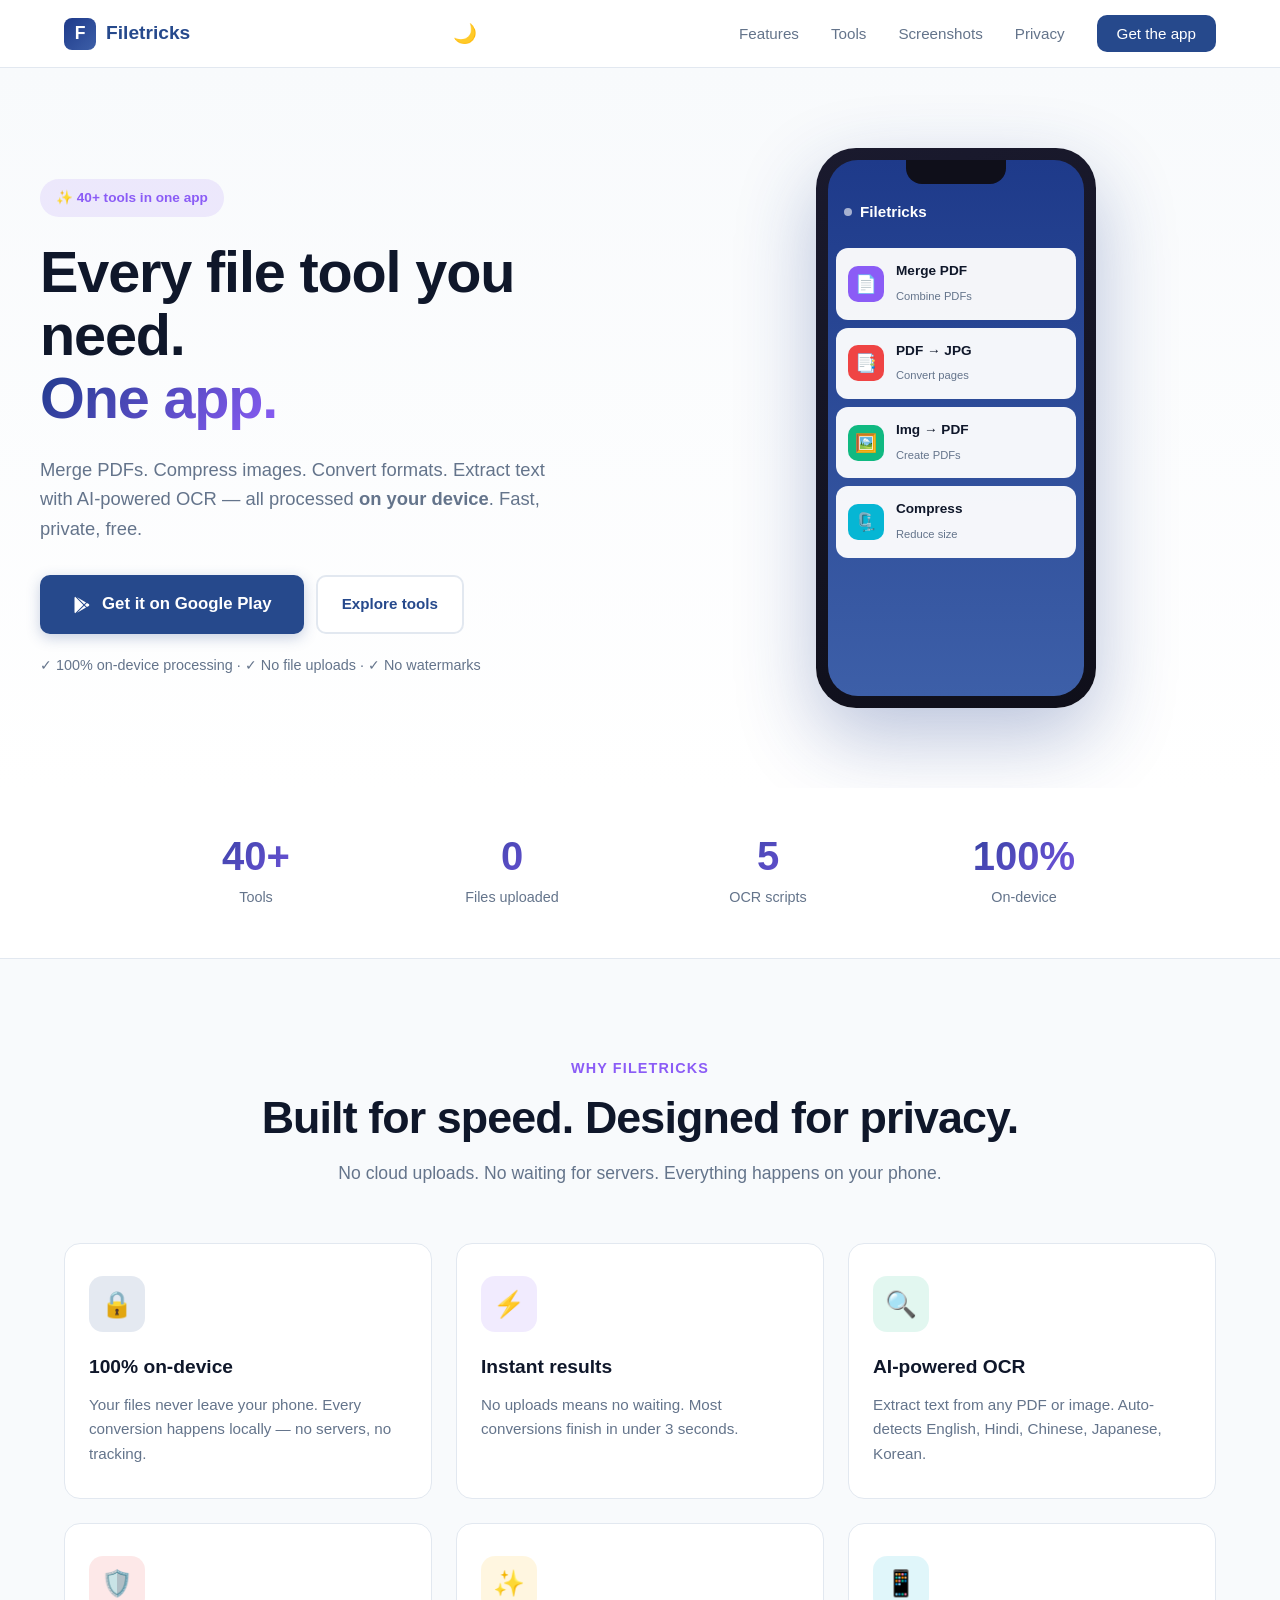
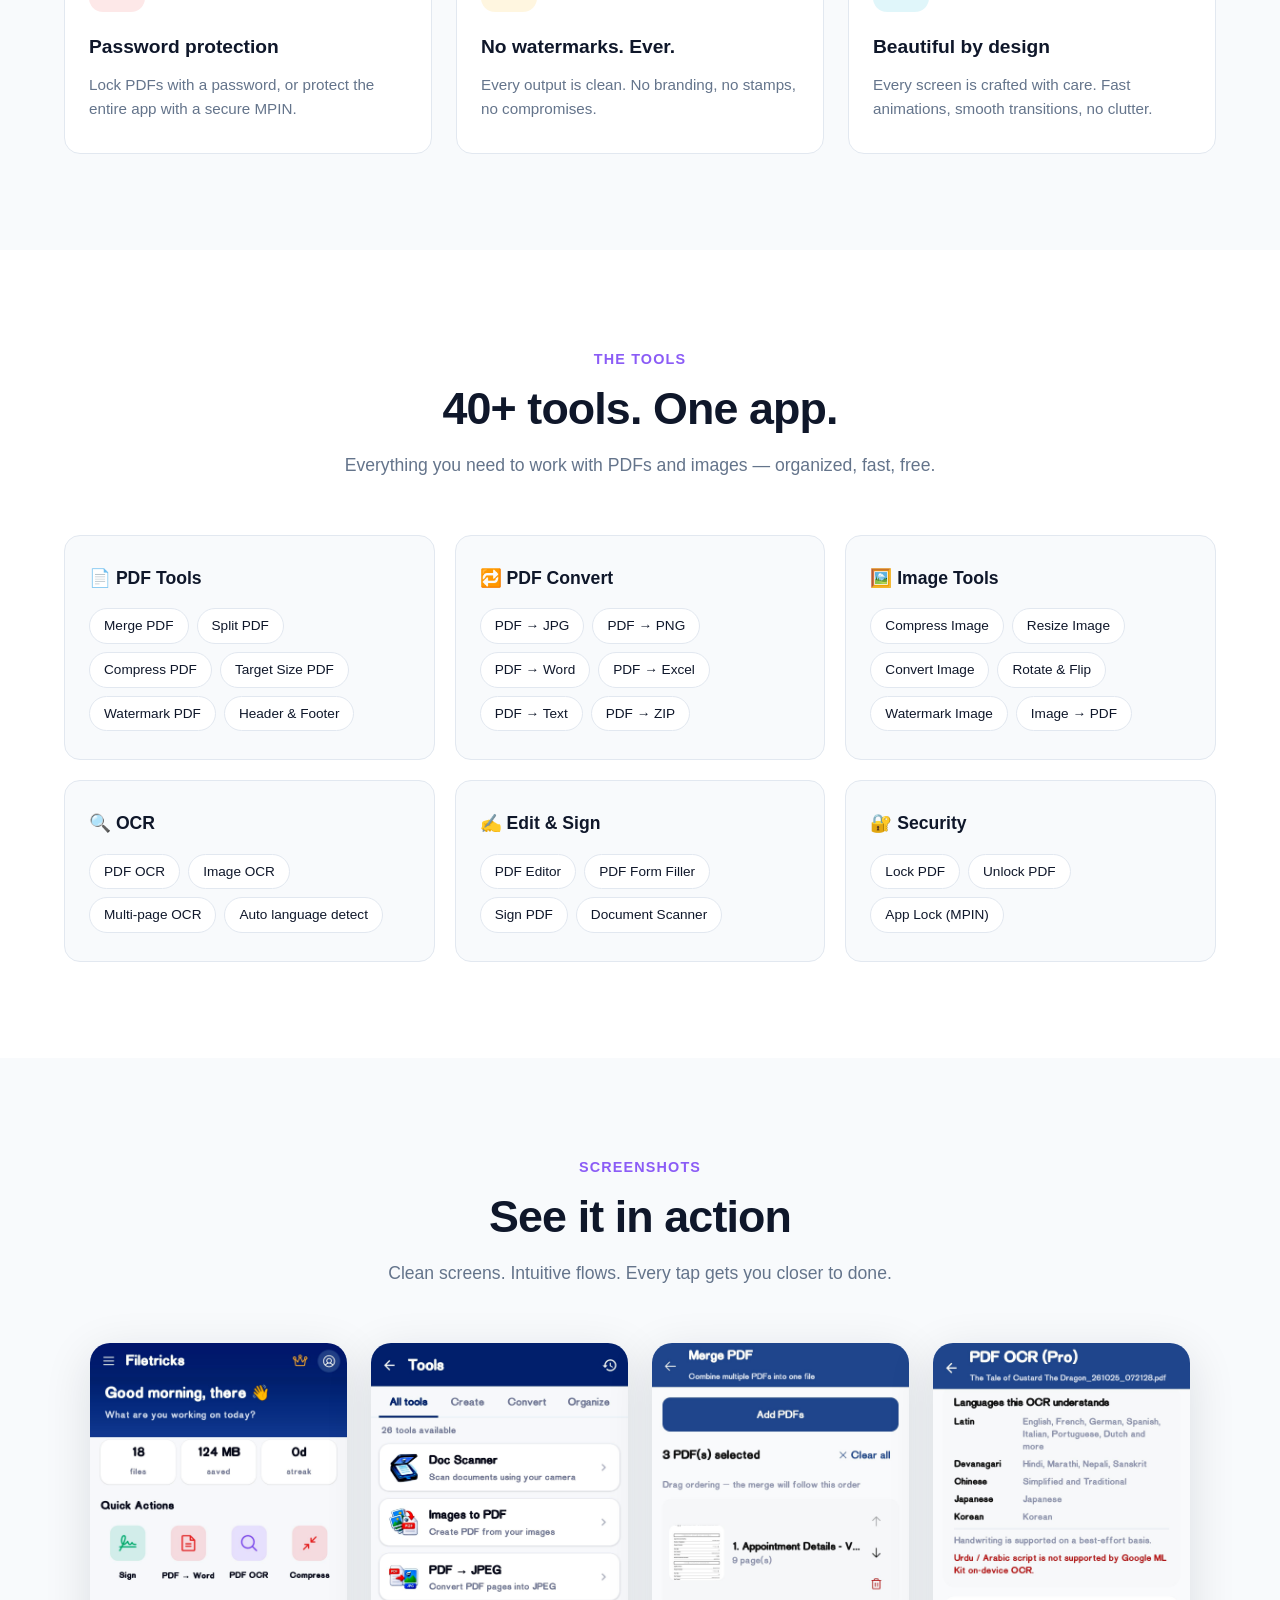
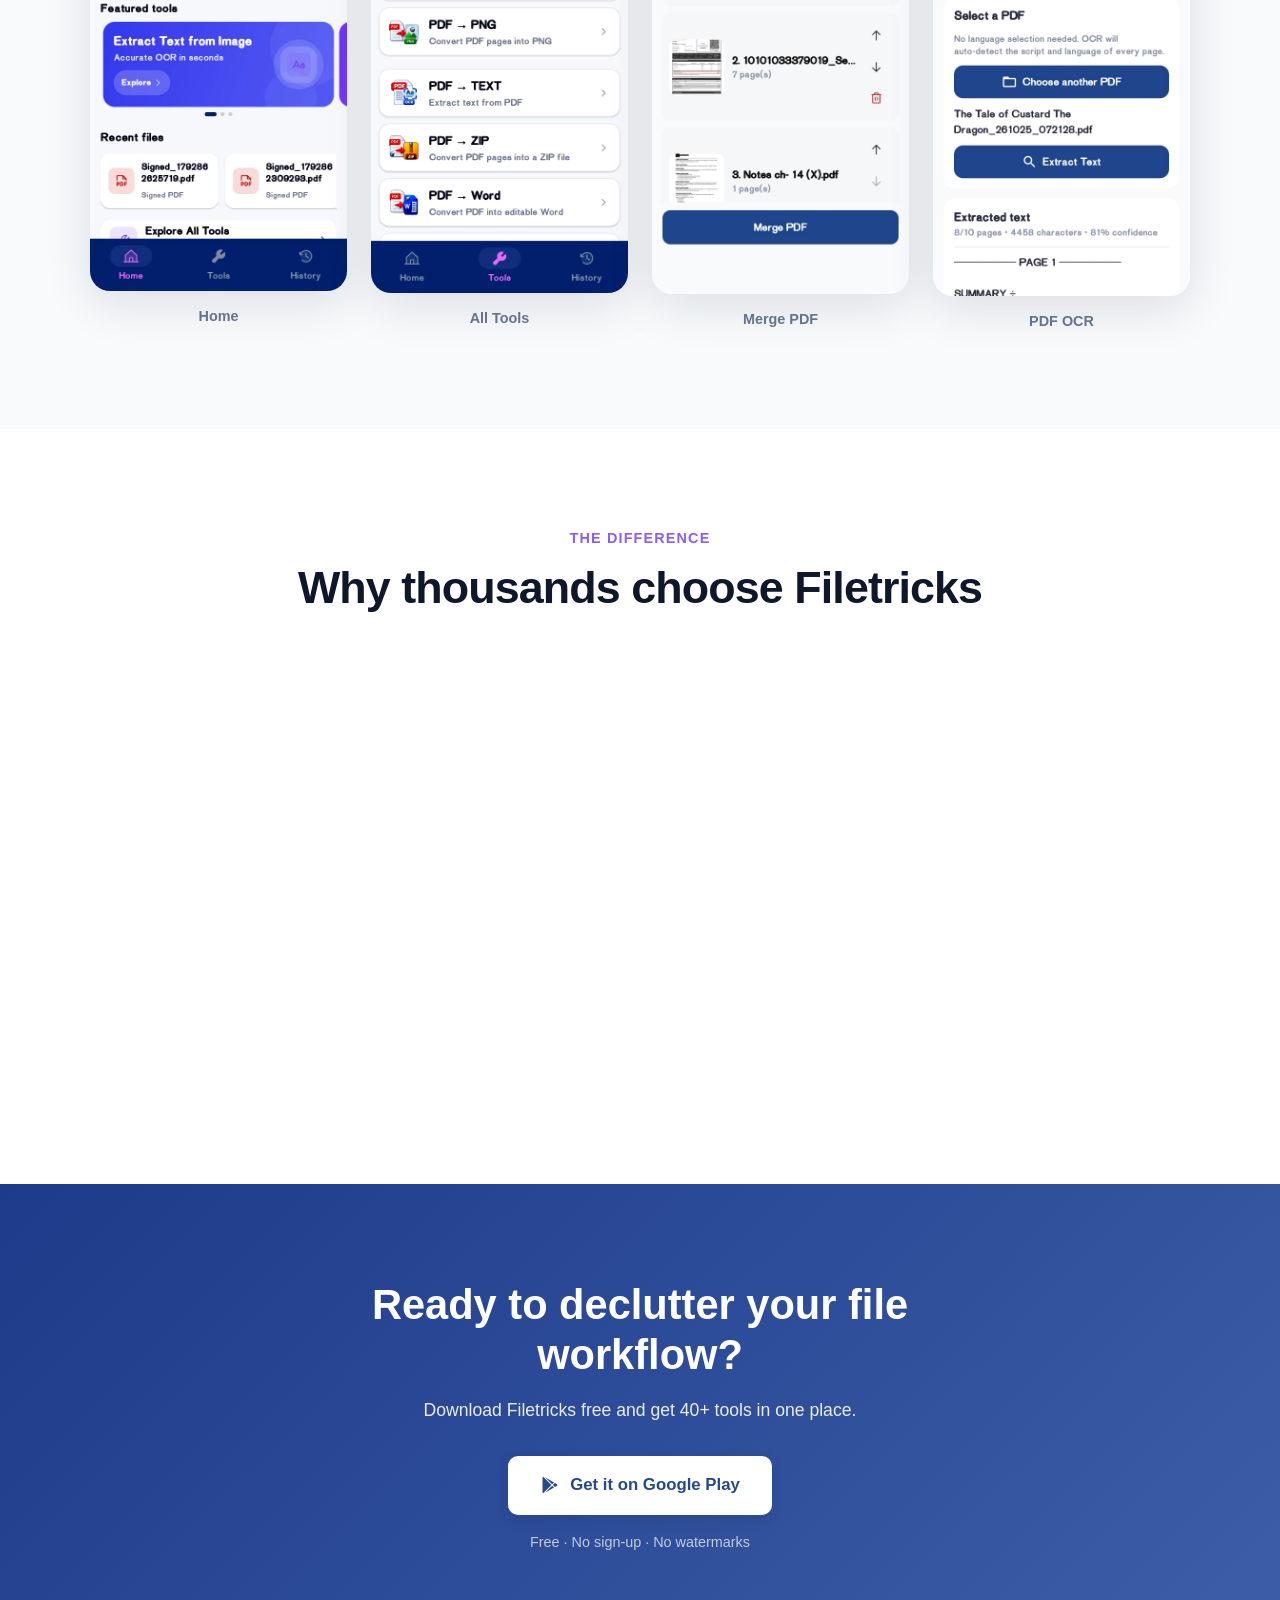
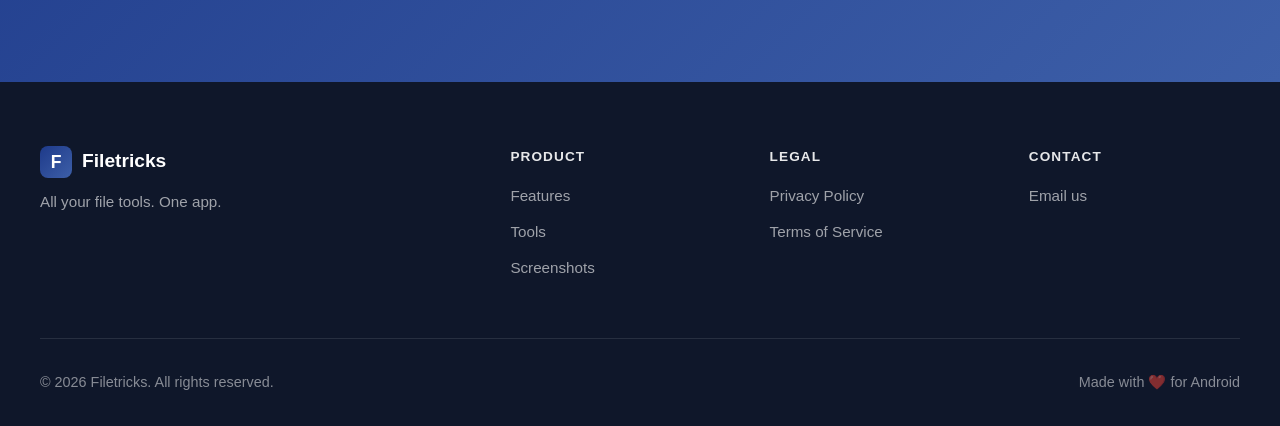
==== commit 751ab90f: "Update index.html" ====
--- a/index.html
+++ b/index.html
@@ -271,19 +271,20 @@
       <!-- Replace src with your actual screenshots later -->
       <div class="screenshots-row">
         <div class="screenshot">
-          <img src="data:image/svg+xml,%3Csvg xmlns='http://www.w3.org/2000/svg' viewBox='0 0 300 600'%3E%3Crect fill='%23F0F0F5' width='300' height='600'/%3E%3Ctext x='150' y='300' text-anchor='middle' fill='%23999' font-size='16' font-family='sans-serif'%3EHome Screen%3C/text%3E%3C/svg%3E" alt="Home screen" />
+          <!-- Naya Code -->
+          <img src="home.png" alt="Home screen" />
           <p>Home</p>
         </div>
         <div class="screenshot">
-          <img src="data:image/svg+xml,%3Csvg xmlns='http://www.w3.org/2000/svg' viewBox='0 0 300 600'%3E%3Crect fill='%23F0F0F5' width='300' height='600'/%3E%3Ctext x='150' y='300' text-anchor='middle' fill='%23999' font-size='16' font-family='sans-serif'%3ETools List%3C/text%3E%3C/svg%3E" alt="Tools list" />
+          <img src="tools.png" alt="Tools list" />
           <p>All Tools</p>
         </div>
         <div class="screenshot">
-          <img src="data:image/svg+xml,%3Csvg xmlns='http://www.w3.org/2000/svg' viewBox='0 0 300 600'%3E%3Crect fill='%23F0F0F5' width='300' height='600'/%3E%3Ctext x='150' y='300' text-anchor='middle' fill='%23999' font-size='16' font-family='sans-serif'%3EMerge PDF%3C/text%3E%3C/svg%3E" alt="Merge PDF" />
+          <img src="merge.png" alt="Merge PDF" />
           <p>Merge PDF</p>
         </div>
         <div class="screenshot">
-          <img src="data:image/svg+xml,%3Csvg xmlns='http://www.w3.org/2000/svg' viewBox='0 0 300 600'%3E%3Crect fill='%23F0F0F5' width='300' height='600'/%3E%3Ctext x='150' y='300' text-anchor='middle' fill='%23999' font-size='16' font-family='sans-serif'%3EPDF OCR%3C/text%3E%3C/svg%3E" alt="PDF OCR" />
+          <img src="ocr.png" alt="PDF OCR" />
           <p>PDF OCR</p>
         </div>
       </div>
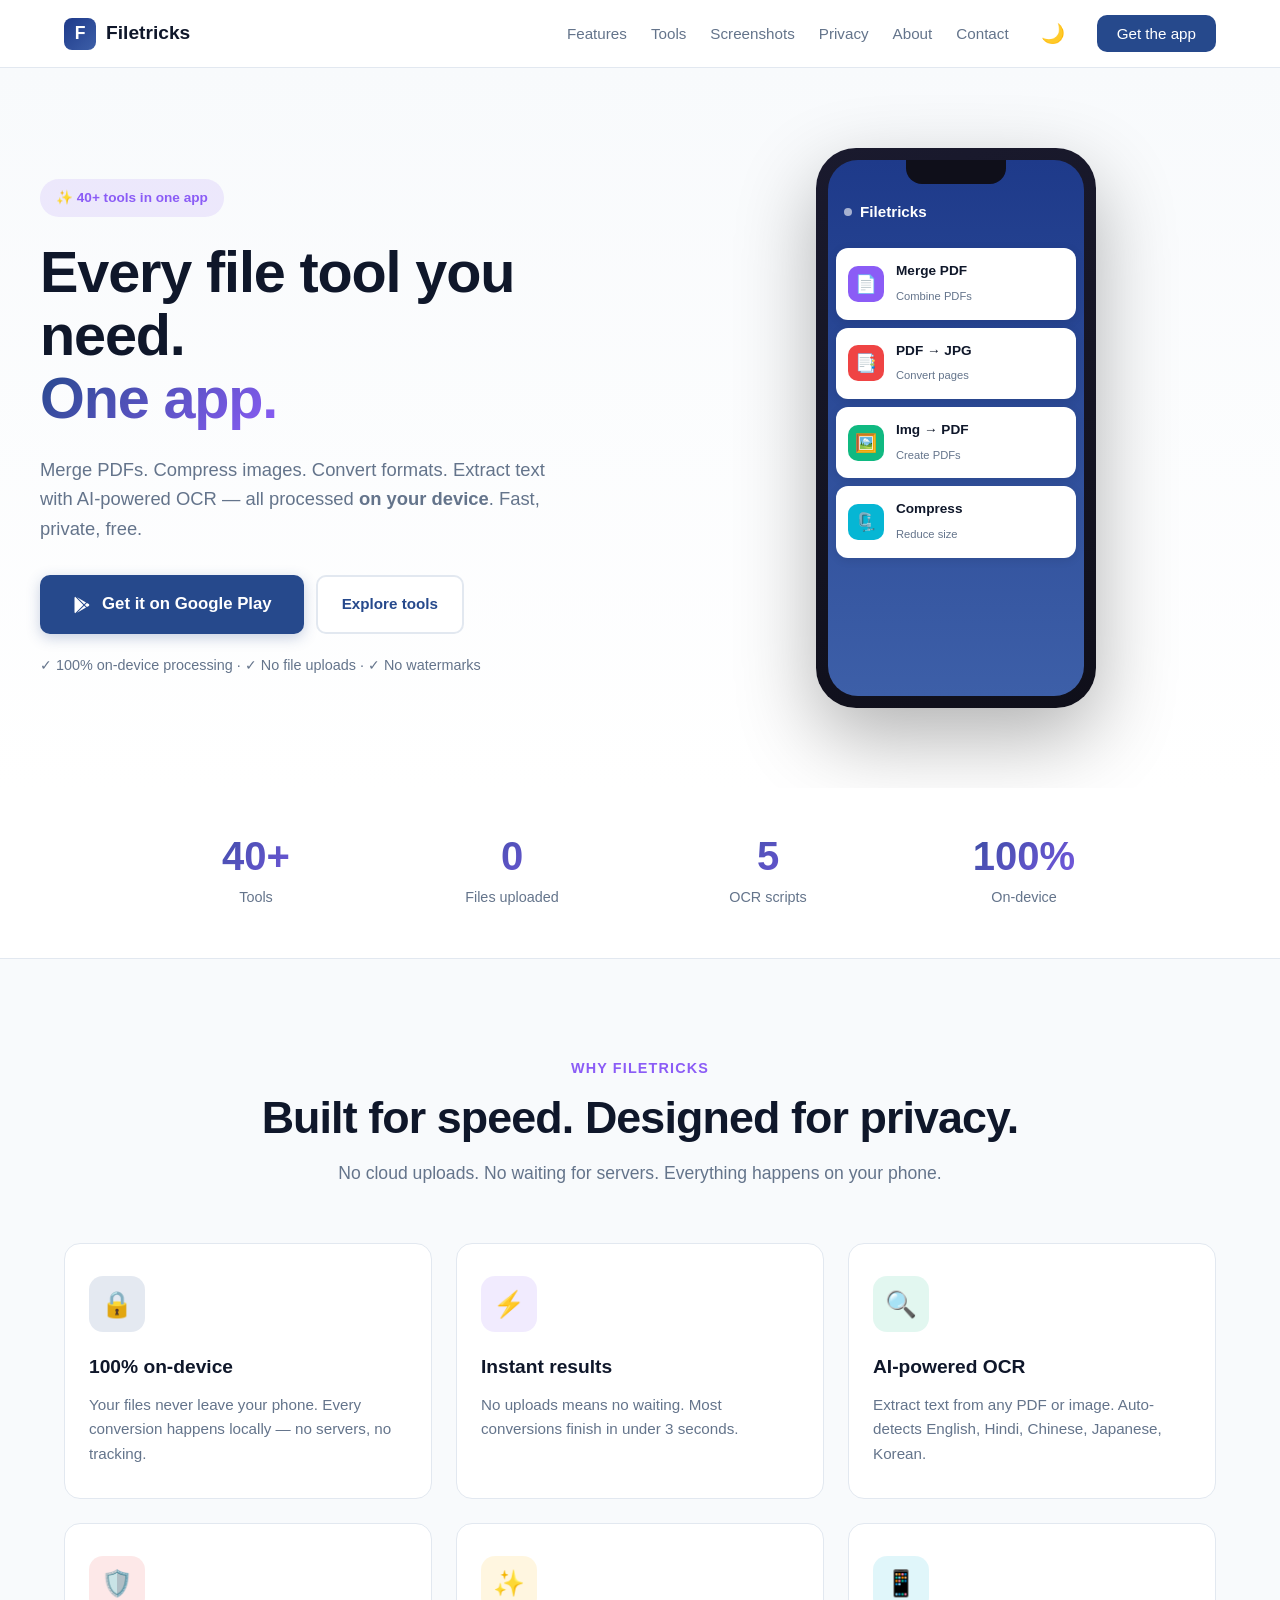
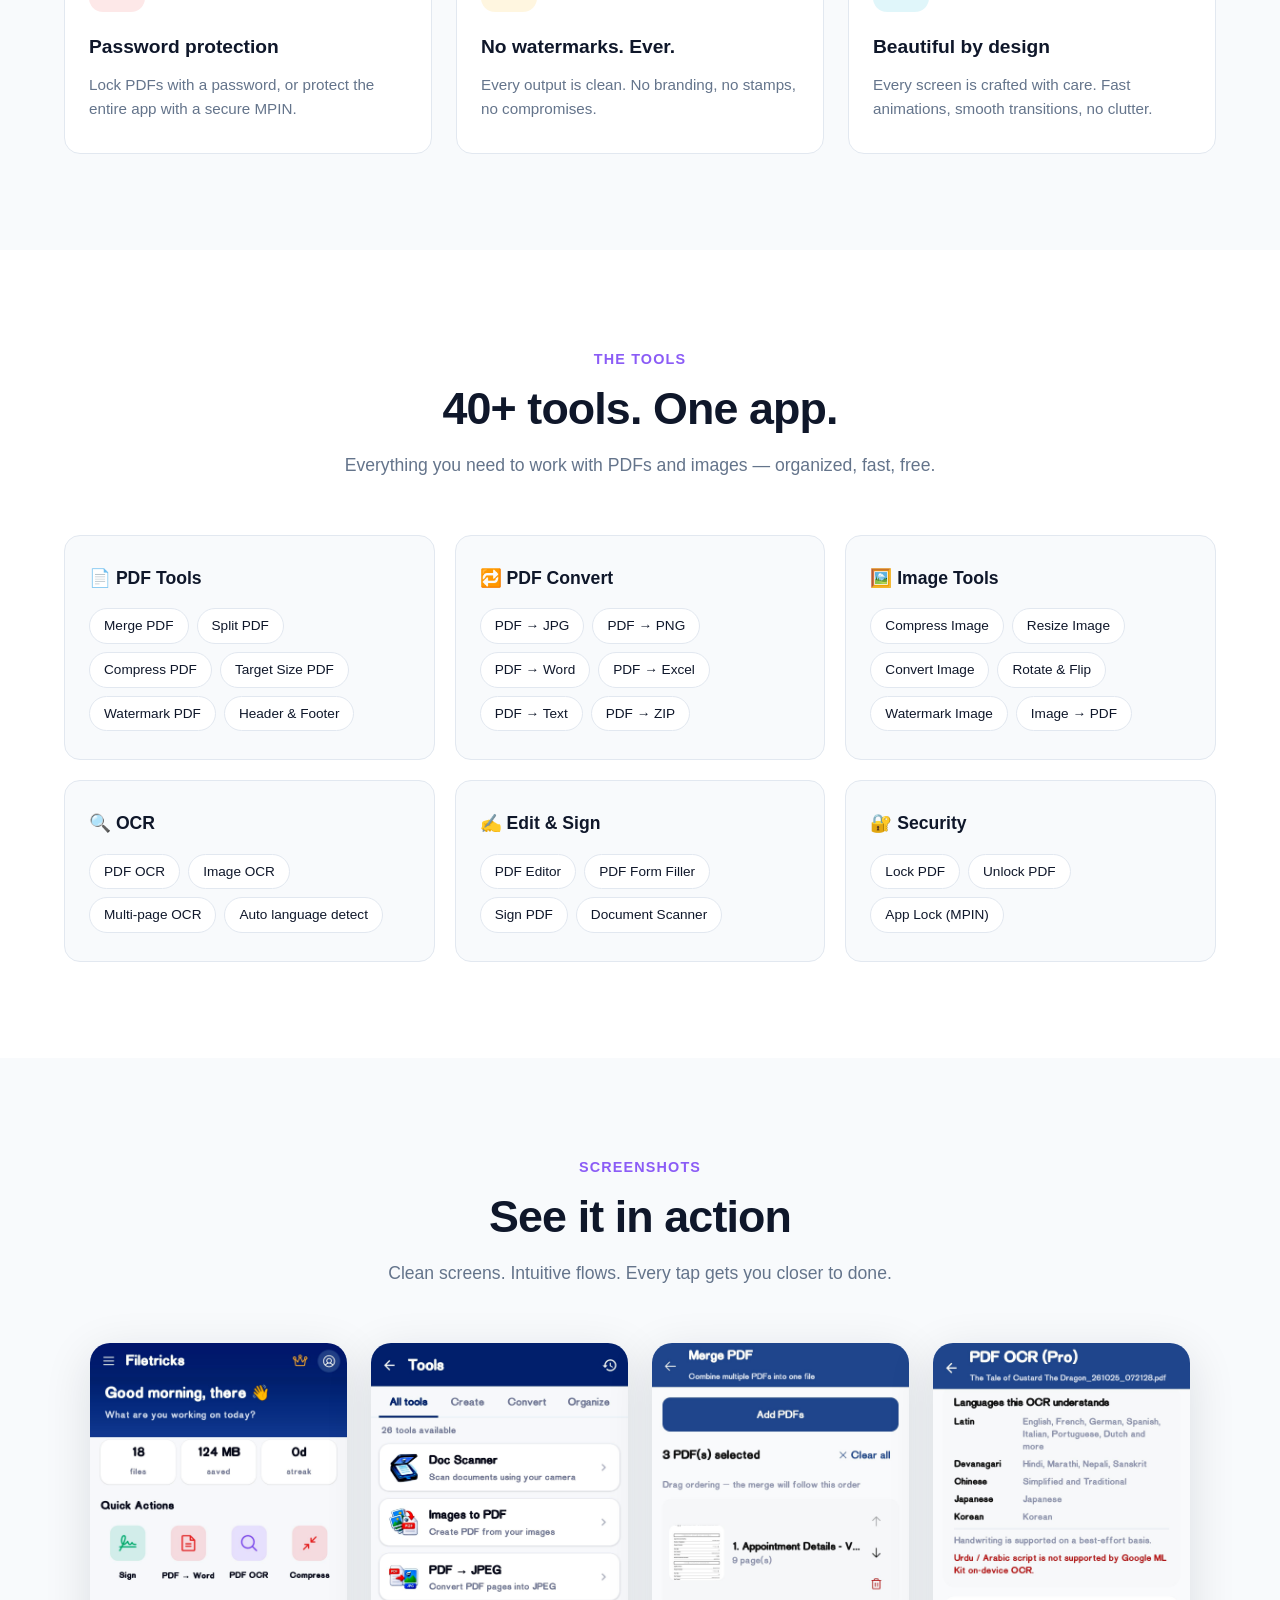
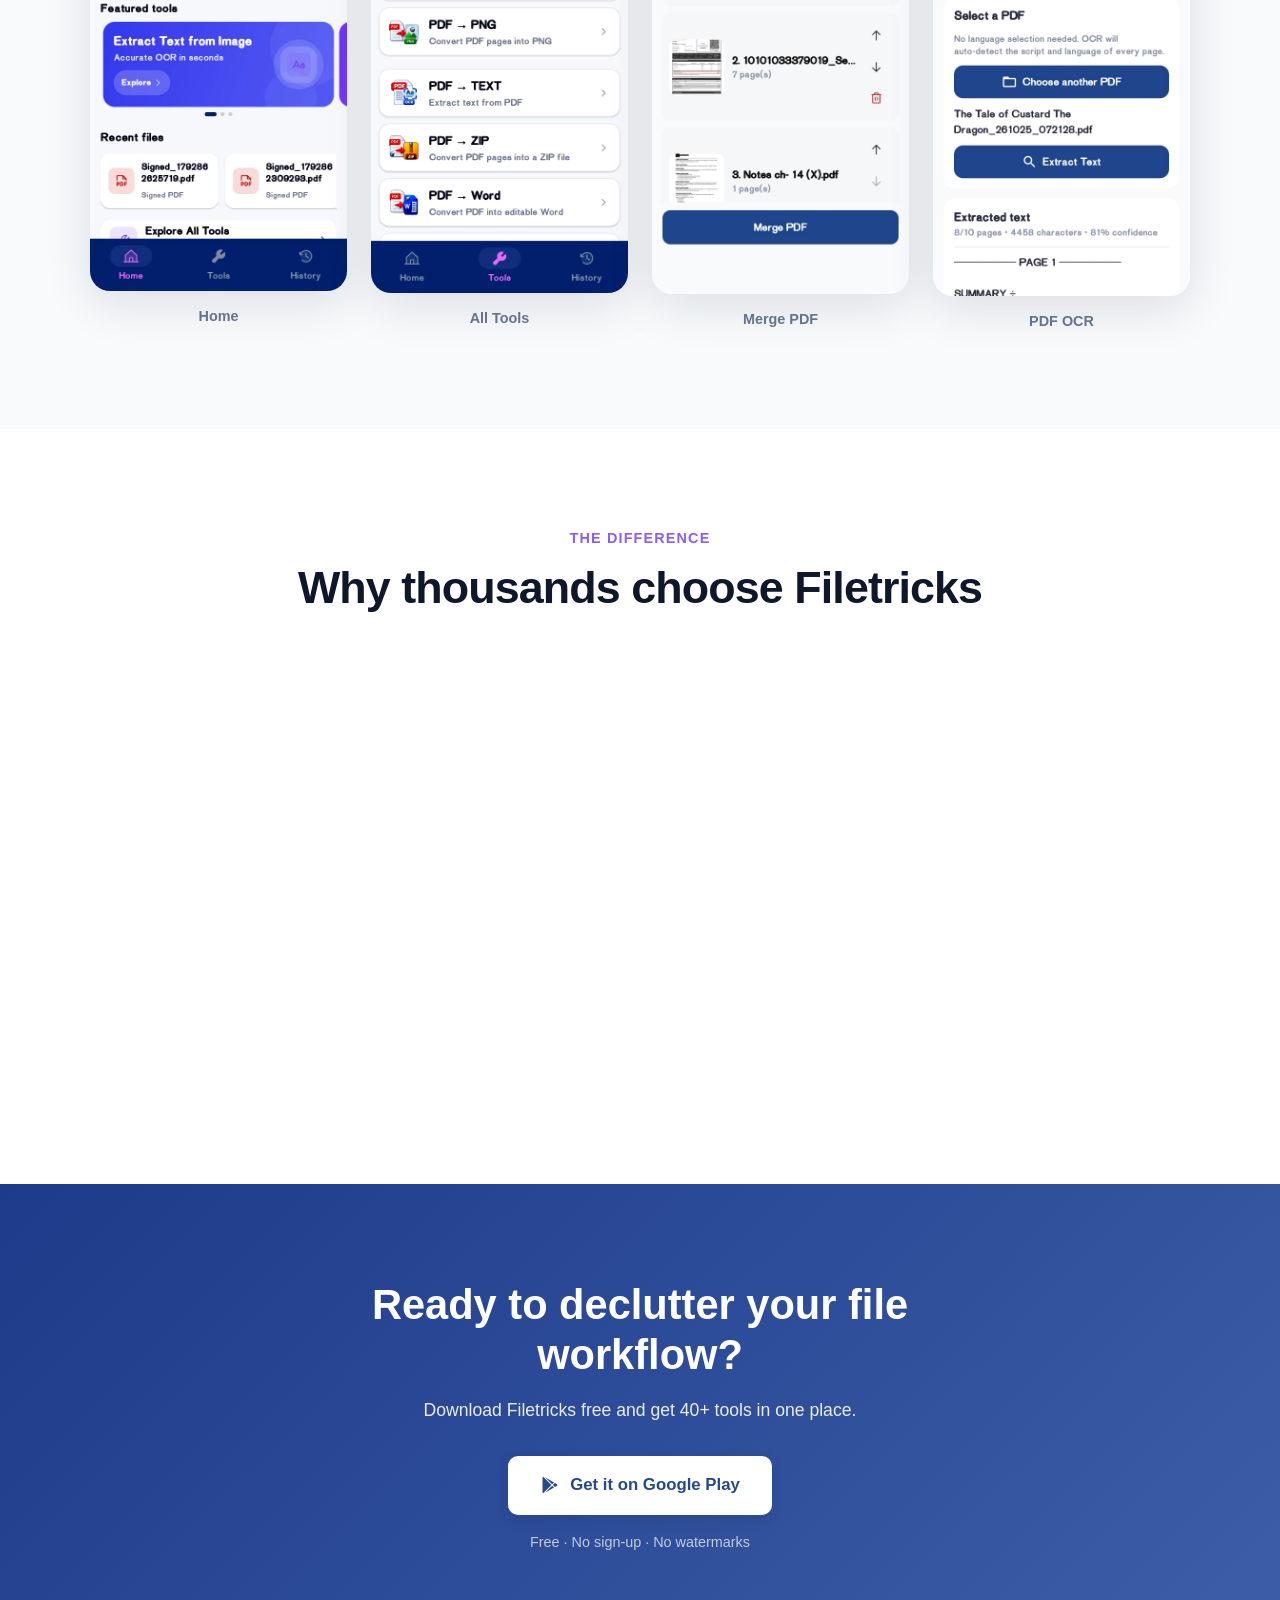
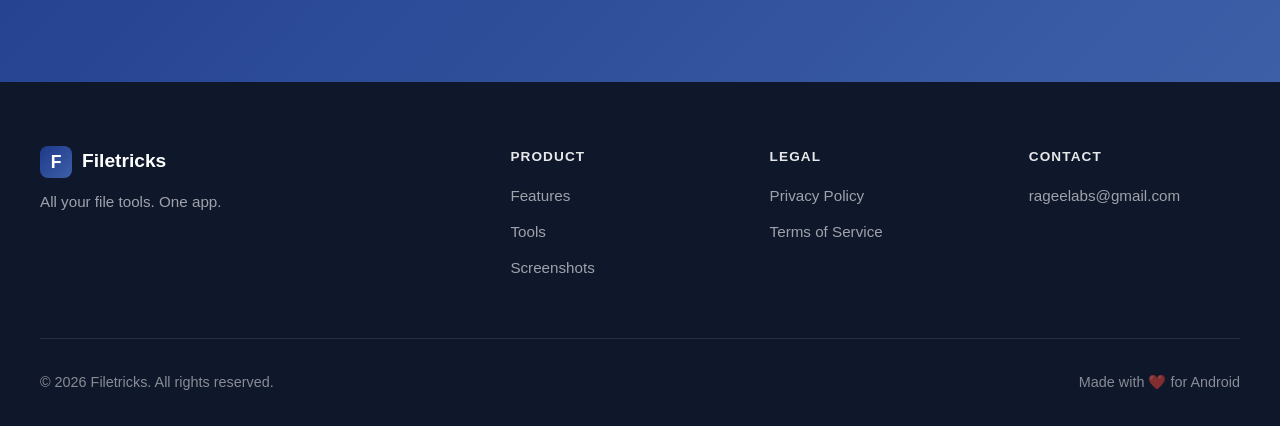
==== commit 8e50fabe: "Update index.html" ====
--- a/index.html
+++ b/index.html
@@ -6,37 +6,34 @@
   <title>Filetricks — All-in-One PDF & Image Tools for Android</title>
   <meta name="description" content="Merge, split, compress, and convert PDFs. Compress and convert images. Extract text with on-device AI OCR. 40+ tools in one fast, private Android app." />
   <meta name="theme-color" content="#26498C" />
-
-  <!-- Open Graph (for WhatsApp/Twitter sharing) -->
   <meta property="og:title" content="Filetricks — All your file tools. One app." />
   <meta property="og:description" content="40+ PDF & image tools, 100% on-device. Free to download on Google Play." />
   <meta property="og:type" content="website" />
-
   <link rel="icon" type="image/svg+xml" href="favicon.svg" />
   <link rel="stylesheet" href="styles.css" />
 </head>
 <body>
 
-  <!-- ============ NAVBAR ============ -->
   <nav class="navbar">
     <div class="nav-container">
-      <a href="#" class="logo">
+      <a href="index.html" class="logo">
         <span class="logo-mark">F</span>
         <span class="logo-text">Filetricks</span>
       </a>
-      <button id="themeToggle" class="theme-toggle-btn" aria-label="Toggle theme">🌙</button>
       <button class="nav-toggle" id="navToggle" aria-label="Menu">☰</button>
       <ul class="nav-links" id="navLinks">
         <li><a href="#features">Features</a></li>
         <li><a href="#tools">Tools</a></li>
         <li><a href="#screenshots">Screenshots</a></li>
         <li><a href="privacy.html">Privacy</a></li>
+        <li><a href="about.html">About</a></li>
+        <li><a href="contact.html">Contact</a></li>
+        <li><button id="themeToggle" class="theme-toggle-btn" aria-label="Toggle theme">🌙</button></li>
         <li><a href="#download" class="btn-nav">Get the app</a></li>
       </ul>
     </div>
   </nav>
 
-  <!-- ============ HERO ============ -->
   <section class="hero">
     <div class="hero-container">
       <div class="hero-content">
@@ -51,127 +48,73 @@
           Fast, private, free.
         </p>
         <div class="hero-cta">
-          <a href="https://play.google.com/store/apps/details?id=com.manoj.filetricks"
-             class="btn-primary btn-large" target="_blank" rel="noopener">
-            <svg width="20" height="20" viewBox="0 0 24 24" fill="currentColor">
-              <path d="M3,20.5V3.5C3,2.91 3.34,2.39 3.84,2.15L13.69,12L3.84,21.85C3.34,21.6 3,21.09 3,20.5M16.81,15.12L6.05,21.34L14.54,12.85L16.81,15.12M20.16,10.81C20.5,11.08 20.75,11.5 20.75,12C20.75,12.5 20.53,12.9 20.18,13.18L17.89,14.5L15.39,12L17.89,9.5L20.16,10.81M6.05,2.66L16.81,8.88L14.54,11.15L6.05,2.66Z" />
-            </svg>
+          <a href="https://play.google.com/store/apps/details?id=com.manoj.filetricks" class="btn-primary btn-large" target="_blank" rel="noopener">
+            <svg width="20" height="20" viewBox="0 0 24 24" fill="currentColor"><path d="M3,20.5V3.5C3,2.91 3.34,2.39 3.84,2.15L13.69,12L3.84,21.85C3.34,21.6 3,21.09 3,20.5M16.81,15.12L6.05,21.34L14.54,12.85L16.81,15.12M20.16,10.81C20.5,11.08 20.75,11.5 20.75,12C20.75,12.5 20.53,12.9 20.18,13.18L17.89,14.5L15.39,12L17.89,9.5L20.16,10.81M6.05,2.66L16.81,8.88L14.54,11.15L6.05,2.66Z" /></svg>
             Get it on Google Play
           </a>
           <a href="#tools" class="btn-secondary">Explore tools</a>
         </div>
-        <p class="hero-note">
-          ✓ 100% on-device processing · ✓ No file uploads · ✓ No watermarks
-        </p>
+        <p class="hero-note">✓ 100% on-device processing · ✓ No file uploads · ✓ No watermarks</p>
       </div>
 
       <div class="hero-visual">
         <div class="phone-mockup">
           <div class="phone-screen">
-            <div class="phone-header">
-              <span class="phone-dot"></span>
-              <span class="phone-title">Filetricks</span>
+            <div class="phone-header"><span class="phone-dot"></span><span class="phone-title">Filetricks</span></div>
+            <div class="phone-body">
+              <div class="phone-card"><span class="phone-icon" style="background:#8B5CF6;">📄</span><div><strong>Merge PDF</strong><small>Combine PDFs</small></div></div>
+              <div class="phone-card"><span class="phone-icon" style="background:#EF4444;">📑</span><div><strong>PDF → JPG</strong><small>Convert pages</small></div></div>
+              <div class="phone-card"><span class="phone-icon" style="background:#10B981;">🖼️</span><div><strong>Img → PDF</strong><small>Create PDFs</small></div></div>
+              <div class="phone-card"><span class="phone-icon" style="background:#06B6D4;">🗜️</span><div><strong>Compress</strong><small>Reduce size</small></div></div>
             </div>
-            <div class="phone-body">
-              <div class="phone-card">
-                <span class="phone-icon" style="background:#8B5CF6;">📄</span>
-                <div>
-                  <strong>Merge PDF</strong>
-                  <small>Combine PDFs</small>
-                </div>
-              </div>
-              <div class="phone-card">
-                <span class="phone-icon" style="background:#EF4444;">📑</span>
-                <div>
-                  <strong>PDF → JPG</strong>
-                  <small>Convert pages</small>
-                </div>
-              </div>
-              <div class="phone-card">
-                <span class="phone-icon" style="background:#10B981;">🖼️</span>
-                <div>
-                  <strong>Img → PDF</strong>
-                  <small>Create PDFs</small>
-                </div>
-              </div>
-              <div class="phone-card">
-                <span class="phone-icon" style="background:#06B6D4;">🗜️</span>
-                <div>
-                  <strong>Compress</strong>
-                  <small>Reduce size</small>
-                </div>
-              </div>
-            </div>
-          </div>
-        </div>
-      </div>
-    </div>
-  </section>
-
-  <!-- ============ STATS STRIP ============ -->
+          </div>
+        </div>
+      </div>
+    </div>
+  </section>
+
   <section class="stats">
     <div class="stats-container">
-      <div class="stat">
-        <span class="stat-num">40+</span>
-        <span class="stat-label">Tools</span>
-      </div>
-      <div class="stat">
-        <span class="stat-num">0</span>
-        <span class="stat-label">Files uploaded</span>
-      </div>
-      <div class="stat">
-        <span class="stat-num">5</span>
-        <span class="stat-label">OCR scripts</span>
-      </div>
-      <div class="stat">
-        <span class="stat-num">100%</span>
-        <span class="stat-label">On-device</span>
-      </div>
-    </div>
-  </section>
-
-  <!-- ============ FEATURES ============ -->
+      <div class="stat"><span class="stat-num">40+</span><span class="stat-label">Tools</span></div>
+      <div class="stat"><span class="stat-num">0</span><span class="stat-label">Files uploaded</span></div>
+      <div class="stat"><span class="stat-num">5</span><span class="stat-label">OCR scripts</span></div>
+      <div class="stat"><span class="stat-num">100%</span><span class="stat-label">On-device</span></div>
+    </div>
+  </section>
+
   <section class="features" id="features">
     <div class="section-container">
       <div class="section-header">
         <span class="section-eyebrow">Why Filetricks</span>
         <h2>Built for speed. Designed for privacy.</h2>
-        <p class="section-subtitle">
-          No cloud uploads. No waiting for servers. Everything happens on your phone.
-        </p>
-      </div>
-
+        <p class="section-subtitle">No cloud uploads. No waiting for servers. Everything happens on your phone.</p>
+      </div>
       <div class="features-grid">
         <div class="feature-card">
           <div class="feature-icon" style="background:rgba(38,73,140,0.12);color:#26498C;">🔒</div>
           <h3>100% on-device</h3>
           <p>Your files never leave your phone. Every conversion happens locally — no servers, no tracking.</p>
         </div>
-
         <div class="feature-card">
           <div class="feature-icon" style="background:rgba(139,92,246,0.12);color:#8B5CF6;">⚡</div>
           <h3>Instant results</h3>
           <p>No uploads means no waiting. Most conversions finish in under 3 seconds.</p>
         </div>
-
         <div class="feature-card">
           <div class="feature-icon" style="background:rgba(16,185,129,0.12);color:#10B981;">🔍</div>
           <h3>AI-powered OCR</h3>
           <p>Extract text from any PDF or image. Auto-detects English, Hindi, Chinese, Japanese, Korean.</p>
         </div>
-
         <div class="feature-card">
           <div class="feature-icon" style="background:rgba(239,68,68,0.12);color:#EF4444;">🛡️</div>
           <h3>Password protection</h3>
           <p>Lock PDFs with a password, or protect the entire app with a secure MPIN.</p>
         </div>
-
         <div class="feature-card">
           <div class="feature-icon" style="background:rgba(255,179,0,0.12);color:#FFB300;">✨</div>
           <h3>No watermarks. Ever.</h3>
           <p>Every output is clean. No branding, no stamps, no compromises.</p>
         </div>
-
         <div class="feature-card">
           <div class="feature-icon" style="background:rgba(6,182,212,0.12);color:#06B6D4;">📱</div>
           <h3>Beautiful by design</h3>
@@ -181,7 +124,6 @@
     </div>
   </section>
 
-  <!-- ============ TOOLS ============ -->
   <section class="tools" id="tools">
     <div class="section-container">
       <div class="section-header">
@@ -189,77 +131,47 @@
         <h2>40+ tools. One app.</h2>
         <p class="section-subtitle">Everything you need to work with PDFs and images — organized, fast, free.</p>
       </div>
-
       <div class="tool-categories">
         <div class="tool-category">
           <h3>📄 PDF Tools</h3>
           <div class="tool-list">
-            <span class="tool-chip">Merge PDF</span>
-            <span class="tool-chip">Split PDF</span>
-            <span class="tool-chip">Compress PDF</span>
-            <span class="tool-chip">Target Size PDF</span>
-            <span class="tool-chip">Watermark PDF</span>
-            <span class="tool-chip">Header &amp; Footer</span>
-          </div>
-        </div>
-
+            <span class="tool-chip">Merge PDF</span><span class="tool-chip">Split PDF</span><span class="tool-chip">Compress PDF</span><span class="tool-chip">Target Size PDF</span><span class="tool-chip">Watermark PDF</span><span class="tool-chip">Header &amp; Footer</span>
+          </div>
+        </div>
         <div class="tool-category">
           <h3>🔁 PDF Convert</h3>
           <div class="tool-list">
-            <span class="tool-chip">PDF → JPG</span>
-            <span class="tool-chip">PDF → PNG</span>
-            <span class="tool-chip">PDF → Word</span>
-            <span class="tool-chip">PDF → Excel</span>
-            <span class="tool-chip">PDF → Text</span>
-            <span class="tool-chip">PDF → ZIP</span>
-          </div>
-        </div>
-
+            <span class="tool-chip">PDF → JPG</span><span class="tool-chip">PDF → PNG</span><span class="tool-chip">PDF → Word</span><span class="tool-chip">PDF → Excel</span><span class="tool-chip">PDF → Text</span><span class="tool-chip">PDF → ZIP</span>
+          </div>
+        </div>
         <div class="tool-category">
           <h3>🖼️ Image Tools</h3>
           <div class="tool-list">
-            <span class="tool-chip">Compress Image</span>
-            <span class="tool-chip">Resize Image</span>
-            <span class="tool-chip">Convert Image</span>
-            <span class="tool-chip">Rotate &amp; Flip</span>
-            <span class="tool-chip">Watermark Image</span>
-            <span class="tool-chip">Image → PDF</span>
-          </div>
-        </div>
-
+            <span class="tool-chip">Compress Image</span><span class="tool-chip">Resize Image</span><span class="tool-chip">Convert Image</span><span class="tool-chip">Rotate &amp; Flip</span><span class="tool-chip">Watermark Image</span><span class="tool-chip">Image → PDF</span>
+          </div>
+        </div>
         <div class="tool-category">
           <h3>🔍 OCR</h3>
           <div class="tool-list">
-            <span class="tool-chip">PDF OCR</span>
-            <span class="tool-chip">Image OCR</span>
-            <span class="tool-chip">Multi-page OCR</span>
-            <span class="tool-chip">Auto language detect</span>
-          </div>
-        </div>
-
+            <span class="tool-chip">PDF OCR</span><span class="tool-chip">Image OCR</span><span class="tool-chip">Multi-page OCR</span><span class="tool-chip">Auto language detect</span>
+          </div>
+        </div>
         <div class="tool-category">
           <h3>✍️ Edit &amp; Sign</h3>
           <div class="tool-list">
-            <span class="tool-chip">PDF Editor</span>
-            <span class="tool-chip">PDF Form Filler</span>
-            <span class="tool-chip">Sign PDF</span>
-            <span class="tool-chip">Document Scanner</span>
-          </div>
-        </div>
-
+            <span class="tool-chip">PDF Editor</span><span class="tool-chip">PDF Form Filler</span><span class="tool-chip">Sign PDF</span><span class="tool-chip">Document Scanner</span>
+          </div>
+        </div>
         <div class="tool-category">
           <h3>🔐 Security</h3>
           <div class="tool-list">
-            <span class="tool-chip">Lock PDF</span>
-            <span class="tool-chip">Unlock PDF</span>
-            <span class="tool-chip">App Lock (MPIN)</span>
-          </div>
-        </div>
-      </div>
-    </div>
-  </section>
-
-  <!-- ============ SCREENSHOTS ============ -->
+            <span class="tool-chip">Lock PDF</span><span class="tool-chip">Unlock PDF</span><span class="tool-chip">App Lock (MPIN)</span>
+          </div>
+        </div>
+      </div>
+    </div>
+  </section>
+
   <section class="screenshots" id="screenshots">
     <div class="section-container">
       <div class="section-header">
@@ -267,91 +179,49 @@
         <h2>See it in action</h2>
         <p class="section-subtitle">Clean screens. Intuitive flows. Every tap gets you closer to done.</p>
       </div>
-
-      <!-- Replace src with your actual screenshots later -->
       <div class="screenshots-row">
-        <div class="screenshot">
-          <!-- Naya Code -->
-          <img src="home.png" alt="Home screen" />
-          <p>Home</p>
-        </div>
-        <div class="screenshot">
-          <img src="tools.png" alt="Tools list" />
-          <p>All Tools</p>
-        </div>
-        <div class="screenshot">
-          <img src="merge.png" alt="Merge PDF" />
-          <p>Merge PDF</p>
-        </div>
-        <div class="screenshot">
-          <img src="ocr.png" alt="PDF OCR" />
-          <p>PDF OCR</p>
-        </div>
-      </div>
-    </div>
-  </section>
-
-  <!-- ============ WHY ============ -->
+        <div class="screenshot"><img src="home.png" alt="Home screen" /><p>Home</p></div>
+        <div class="screenshot"><img src="tools.png" alt="Tools list" /><p>All Tools</p></div>
+        <div class="screenshot"><img src="merge.png" alt="Merge PDF" /><p>Merge PDF</p></div>
+        <div class="screenshot"><img src="ocr.png" alt="PDF OCR" /><p>PDF OCR</p></div>
+      </div>
+    </div>
+  </section>
+
   <section class="why">
     <div class="section-container">
       <div class="section-header">
         <span class="section-eyebrow">The difference</span>
         <h2>Why thousands choose Filetricks</h2>
       </div>
-
       <div class="why-grid">
-        <div class="why-card">
-          <div class="why-num">01</div>
-          <h3>No file uploads</h3>
-          <p>Other apps upload your documents to their servers. We don't. Your files stay on your device — always.</p>
-        </div>
-        <div class="why-card">
-          <div class="why-num">02</div>
-          <h3>No watermarks</h3>
-          <p>Every output is clean and professional. No "made with Filetricks" stamps on your documents.</p>
-        </div>
-        <div class="why-card">
-          <div class="why-num">03</div>
-          <h3>No forced sign-ups</h3>
-          <p>Start working immediately. No email, no password, no verification emails. Just open and go.</p>
-        </div>
-        <div class="why-card">
-          <div class="why-num">04</div>
-          <h3>Fair pricing</h3>
-          <p>Most tools are free with generous limits. Upgrade to Pro only if you need unlimited usage.</p>
-        </div>
-      </div>
-    </div>
-  </section>
-
-  <!-- ============ CTA ============ -->
+        <div class="why-card"><div class="why-num">01</div><h3>No file uploads</h3><p>Other apps upload your documents to their servers. We don't. Your files stay on your device — always.</p></div>
+        <div class="why-card"><div class="why-num">02</div><h3>No watermarks</h3><p>Every output is clean and professional. No "made with Filetricks" stamps on your documents.</p></div>
+        <div class="why-card"><div class="why-num">03</div><h3>No forced sign-ups</h3><p>Start working immediately. No email, no password, no verification emails. Just open and go.</p></div>
+        <div class="why-card"><div class="why-num">04</div><h3>Fair pricing</h3><p>Most tools are free with generous limits. Upgrade to Pro only if you need unlimited usage.</p></div>
+      </div>
+    </div>
+  </section>
+
   <section class="cta" id="download">
     <div class="cta-container">
       <h2>Ready to declutter your file workflow?</h2>
       <p>Download Filetricks free and get 40+ tools in one place.</p>
-      <a href="https://play.google.com/store/apps/details?id=com.manoj.filetricks"
-         class="btn-white btn-large" target="_blank" rel="noopener">
-        <svg width="20" height="20" viewBox="0 0 24 24" fill="currentColor">
-          <path d="M3,20.5V3.5C3,2.91 3.34,2.39 3.84,2.15L13.69,12L3.84,21.85C3.34,21.6 3,21.09 3,20.5M16.81,15.12L6.05,21.34L14.54,12.85L16.81,15.12M20.16,10.81C20.5,11.08 20.75,11.5 20.75,12C20.75,12.5 20.53,12.9 20.18,13.18L17.89,14.5L15.39,12L17.89,9.5L20.16,10.81M6.05,2.66L16.81,8.88L14.54,11.15L6.05,2.66Z" />
-        </svg>
+      <a href="https://play.google.com/store/apps/details?id=com.manoj.filetricks" class="btn-white btn-large" target="_blank" rel="noopener">
+        <svg width="20" height="20" viewBox="0 0 24 24" fill="currentColor"><path d="M3,20.5V3.5C3,2.91 3.34,2.39 3.84,2.15L13.69,12L3.84,21.85C3.34,21.6 3,21.09 3,20.5M16.81,15.12L6.05,21.34L14.54,12.85L16.81,15.12M20.16,10.81C20.5,11.08 20.75,11.5 20.75,12C20.75,12.5 20.53,12.9 20.18,13.18L17.89,14.5L15.39,12L17.89,9.5L20.16,10.81M6.05,2.66L16.81,8.88L14.54,11.15L6.05,2.66Z" /></svg>
         Get it on Google Play
       </a>
       <p class="cta-note">Free · No sign-up · No watermarks</p>
     </div>
   </section>
 
-  <!-- ============ FOOTER ============ -->
   <footer class="footer">
     <div class="footer-container">
       <div class="footer-grid">
         <div class="footer-brand">
-          <div class="logo">
-            <span class="logo-mark">F</span>
-            <span class="logo-text">Filetricks</span>
-          </div>
+          <div class="logo"><span class="logo-mark">F</span><span class="logo-text">Filetricks</span></div>
           <p>All your file tools. One app.</p>
         </div>
-
         <div class="footer-col">
           <h4>Product</h4>
           <ul>
@@ -360,7 +230,6 @@
             <li><a href="#screenshots">Screenshots</a></li>
           </ul>
         </div>
-
         <div class="footer-col">
           <h4>Legal</h4>
           <ul>
@@ -368,22 +237,19 @@
             <li><a href="terms.html">Terms of Service</a></li>
           </ul>
         </div>
-
         <div class="footer-col">
           <h4>Contact</h4>
           <ul>
-            <li><a href="mailto:your.email@example.com">Email us</a></li>
+            <li><a href="mailto:rageelabs@gmail.com">rageelabs@gmail.com</a></li>
           </ul>
         </div>
       </div>
-
       <div class="footer-bottom">
         <p>© 2026 Filetricks. All rights reserved.</p>
         <p>Made with ❤️ for Android</p>
       </div>
     </div>
   </footer>
-
   <script src="script.js"></script>
 </body>
 </html>
--- a/styles.css
+++ b/styles.css
@@ -24,6 +24,21 @@
   --shadow-lg: 0 12px 48px rgba(15, 23, 42, 0.12);
 }
 
+/* Dark Mode Variables */
+[data-theme="dark"] {
+  --primary: #4F75D8;
+  --primary-dark: #2D4F9E;
+  --primary-light: #6B8EE6;
+  --accent: #A78BFA;
+  --text: #F8FAFC;
+  --text-muted: #94A3B8;
+  --bg: #0F172A;
+  --bg-alt: #1E293B;
+  --border: #334155;
+  --shadow: 0 4px 24px rgba(0, 0, 0, 0.4);
+  --shadow-lg: 0 12px 48px rgba(0, 0, 0, 0.6);
+}
+
 html {
   scroll-behavior: smooth;
 }
@@ -35,6 +50,7 @@
   line-height: 1.6;
   -webkit-font-smoothing: antialiased;
   -moz-osx-font-smoothing: grayscale;
+  transition: background-color 0.3s, color 0.3s;
 }
 
 a {
@@ -56,6 +72,11 @@
   backdrop-filter: blur(12px);
   -webkit-backdrop-filter: blur(12px);
   border-bottom: 1px solid var(--border);
+  transition: background 0.3s;
+}
+
+[data-theme="dark"] .navbar {
+  background: rgba(15, 23, 42, 0.9);
 }
 
 .nav-container {
@@ -74,7 +95,7 @@
   gap: 10px;
   font-weight: 800;
   font-size: 1.2rem;
-  color: var(--primary);
+  color: var(--text); /* Changed to adapt in dark mode */
 }
 
 .logo-mark {
@@ -93,7 +114,7 @@
 .nav-links {
   display: flex;
   align-items: center;
-  gap: 32px;
+  gap: 24px;
   list-style: none;
 }
 
@@ -129,11 +150,30 @@
   color: var(--text);
 }
 
+.theme-toggle-btn {
+  background: none;
+  border: none;
+  font-size: 1.2rem;
+  cursor: pointer;
+  padding: 8px;
+  border-radius: 50%;
+  transition: background 0.3s;
+  color: var(--text);
+  display: flex;
+  align-items: center;
+  justify-content: center;
+}
+
+.theme-toggle-btn:hover {
+  background: var(--bg-alt);
+}
+
 /* ============ HERO ============ */
 .hero {
-  background: linear-gradient(180deg, #F8FAFC 0%, #FFFFFF 100%);
+  background: linear-gradient(180deg, var(--bg-alt) 0%, var(--bg) 100%);
   padding: 80px 24px;
   overflow: hidden;
+  transition: background 0.3s;
 }
 
 .hero-container {
@@ -166,10 +206,11 @@
   font-weight: 800;
   letter-spacing: -0.02em;
   margin-bottom: 24px;
+  color: var(--text);
 }
 
 .gradient-text {
-  background: linear-gradient(135deg, var(--primary-dark), var(--accent));
+  background: linear-gradient(135deg, var(--primary), var(--accent));
   -webkit-background-clip: text;
   background-clip: text;
   -webkit-text-fill-color: transparent;
@@ -219,11 +260,10 @@
 .btn-primary:hover {
   background: var(--primary-dark);
   transform: translateY(-2px);
-  box-shadow: 0 8px 24px rgba(38, 73, 140, 0.35);
 }
 
 .btn-secondary {
-  background: white;
+  background: var(--bg);
   color: var(--primary);
   border: 2px solid var(--border);
 }
@@ -237,11 +277,6 @@
   background: white;
   color: var(--primary);
   box-shadow: 0 4px 14px rgba(0, 0, 0, 0.1);
-}
-
-.btn-white:hover {
-  transform: translateY(-2px);
-  box-shadow: 0 8px 24px rgba(0, 0, 0, 0.15);
 }
 
 .btn-large {
@@ -262,7 +297,7 @@
   background: linear-gradient(160deg, #1a1a2e, #0f0f1a);
   border-radius: 40px;
   padding: 12px;
-  box-shadow: 0 30px 80px rgba(30, 58, 138, 0.3);
+  box-shadow: 0 30px 80px rgba(0, 0, 0, 0.3);
   position: relative;
 }
 
@@ -317,12 +352,13 @@
 }
 
 .phone-card {
-  background: rgba(255, 255, 255, 0.95);
+  background: var(--bg); /* Fixed for Dark Mode */
   border-radius: 12px;
   padding: 12px;
   display: flex;
   align-items: center;
   gap: 12px;
+  box-shadow: 0 2px 10px rgba(0,0,0,0.1);
 }
 
 .phone-icon {
@@ -340,7 +376,7 @@
 .phone-card strong {
   display: block;
   font-size: 0.85rem;
-  color: var(--text);
+  color: var(--text); /* Fixed for Dark Mode */
 }
 
 .phone-card small {
@@ -351,8 +387,9 @@
 /* ============ STATS ============ */
 .stats {
   padding: 48px 24px;
-  background: white;
+  background: var(--bg);
   border-bottom: 1px solid var(--border);
+  transition: background 0.3s;
 }
 
 .stats-container {
@@ -368,7 +405,7 @@
   display: block;
   font-size: 2.5rem;
   font-weight: 800;
-  background: linear-gradient(135deg, var(--primary-dark), var(--accent));
+  background: linear-gradient(135deg, var(--primary), var(--accent));
   -webkit-background-clip: text;
   background-clip: text;
   -webkit-text-fill-color: transparent;
@@ -410,6 +447,7 @@
   line-height: 1.15;
   letter-spacing: -0.02em;
   margin-bottom: 16px;
+  color: var(--text);
 }
 
 .section-subtitle {
@@ -423,6 +461,7 @@
 .features {
   padding: 96px 0;
   background: var(--bg-alt);
+  transition: background 0.3s;
 }
 
 .features-grid {
@@ -432,11 +471,11 @@
 }
 
 .feature-card {
-  background: white;
+  background: var(--bg);
   padding: 32px 24px;
   border-radius: var(--radius);
   border: 1px solid var(--border);
-  transition: transform 0.3s, box-shadow 0.3s;
+  transition: transform 0.3s, box-shadow 0.3s, background 0.3s;
 }
 
 .feature-card:hover {
@@ -459,6 +498,7 @@
   font-size: 1.2rem;
   font-weight: 700;
   margin-bottom: 10px;
+  color: var(--text);
 }
 
 .feature-card p {
@@ -469,7 +509,8 @@
 /* ============ TOOLS ============ */
 .tools {
   padding: 96px 0;
-  background: white;
+  background: var(--bg);
+  transition: background 0.3s;
 }
 
 .tool-categories {
@@ -483,12 +524,14 @@
   padding: 28px 24px;
   border-radius: var(--radius);
   border: 1px solid var(--border);
+  transition: background 0.3s;
 }
 
 .tool-category h3 {
   font-size: 1.1rem;
   font-weight: 700;
   margin-bottom: 16px;
+  color: var(--text);
 }
 
 .tool-list {
@@ -500,7 +543,7 @@
 .tool-chip {
   display: inline-block;
   padding: 6px 14px;
-  background: white;
+  background: var(--bg);
   border-radius: 999px;
   font-size: 0.85rem;
   font-weight: 500;
@@ -519,6 +562,7 @@
 .screenshots {
   padding: 96px 0;
   background: var(--bg-alt);
+  transition: background 0.3s;
 }
 
 .screenshots-row {
@@ -554,7 +598,8 @@
 /* ============ WHY ============ */
 .why {
   padding: 96px 0;
-  background: white;
+  background: var(--bg);
+  transition: background 0.3s;
 }
 
 .why-grid {
@@ -570,6 +615,7 @@
   background: var(--bg-alt);
   border-radius: var(--radius);
   border: 1px solid var(--border);
+  transition: background 0.3s;
 }
 
 .why-num {
@@ -584,6 +630,7 @@
   font-size: 1.3rem;
   font-weight: 700;
   margin-bottom: 10px;
+  color: var(--text);
 }
 
 .why-card p {
@@ -627,6 +674,11 @@
   background: #0F172A;
   color: white;
   padding: 64px 24px 32px;
+  transition: background 0.3s;
+}
+
+[data-theme="dark"] .footer {
+  background: #020617;
 }
 
 .footer-container {
@@ -687,57 +739,109 @@
   font-size: 0.9rem;
 }
 
+/* ============ LEGAL PAGES (Privacy, Terms, About, Contact) ============ */
+.legal-page {
+  max-width: 780px;
+  margin: 0 auto;
+  padding: 64px 24px;
+  min-height: 60vh;
+}
+
+.legal-page h1 {
+  font-size: 2.4rem;
+  font-weight: 800;
+  margin-bottom: 8px;
+  letter-spacing: -0.02em;
+  color: var(--text);
+}
+
+.legal-page .last-updated {
+  color: var(--text-muted);
+  margin-bottom: 40px;
+  font-size: 0.95rem;
+}
+
+.legal-page h2 {
+  font-size: 1.5rem;
+  font-weight: 700;
+  margin-top: 40px;
+  margin-bottom: 16px;
+  padding-top: 24px;
+  border-top: 1px solid var(--border);
+  color: var(--text);
+}
+
+.legal-page h2:first-of-type {
+  border-top: none;
+  padding-top: 0;
+  margin-top: 0;
+}
+
+.legal-page h3 {
+  font-size: 1.1rem;
+  font-weight: 700;
+  margin-top: 24px;
+  margin-bottom: 8px;
+  color: var(--text);
+}
+
+.legal-page p,
+.legal-page li {
+  color: var(--text-muted);
+  margin-bottom: 12px;
+  font-size: 1rem;
+}
+
+.legal-page ul {
+  padding-left: 24px;
+  margin-bottom: 16px;
+}
+
+.legal-page li {
+  margin-bottom: 8px;
+}
+
+.legal-page a {
+  color: var(--primary);
+  text-decoration: underline;
+}
+
+.legal-page strong {
+  color: var(--text);
+}
+
+.legal-back {
+  display: inline-flex;
+  align-items: center;
+  gap: 6px;
+  color: var(--text-muted);
+  font-size: 0.95rem;
+  margin-bottom: 32px;
+}
+
+.legal-back:hover {
+  color: var(--primary);
+}
+
 /* ============ ANIMATIONS ============ */
 @keyframes fadeInUp {
-  from {
-    opacity: 0;
-    transform: translateY(20px);
-  }
-  to {
-    opacity: 1;
-    transform: translateY(0);
-  }
+  from { opacity: 0; transform: translateY(20px); }
+  to { opacity: 1; transform: translateY(0); }
 }
 
 @keyframes float {
-  0%, 100% {
-    transform: translateY(0);
-  }
-  50% {
-    transform: translateY(-16px);
-  }
+  0%, 100% { transform: translateY(0); }
+  50% { transform: translateY(-16px); }
 }
 
 /* ============ RESPONSIVE ============ */
 @media (max-width: 968px) {
-  .hero-container {
-    grid-template-columns: 1fr;
-    gap: 48px;
-    text-align: center;
-  }
-
-  .hero-subtitle {
-    margin-left: auto;
-    margin-right: auto;
-  }
-
-  .hero-cta {
-    justify-content: center;
-  }
-
-  .features-grid,
-  .tool-categories {
-    grid-template-columns: repeat(2, 1fr);
-  }
-
-  .screenshots-row {
-    grid-template-columns: repeat(2, 1fr);
-  }
-
-  .footer-grid {
-    grid-template-columns: 1fr 1fr;
-    gap: 32px;
-  }
+  .hero-container { grid-template-columns: 1fr; gap: 48px; text-align: center; }
+  .hero-subtitle { margin-left: auto; margin-right: auto; }
+  .hero-cta { justify-content: center; }
+  .features-grid, .tool-categories { grid-template-columns: repeat(2, 1fr); }
+  .screenshots-row { grid-template-columns: repeat(2, 1fr); }
+  .footer-grid { grid-template-columns: 1fr 1fr; gap: 32px; }
 }
 
 @media (max-width: 640px) {
@@ -747,100 +851,20 @@
     top: 100%;
     left: 0;
     right: 0;
-    background: white;
+    background: var(--bg);
     flex-direction: column;
     padding: 20px 24px;
     border-bottom: 1px solid var(--border);
     gap: 16px;
   }
-
-  .nav-links.open {
-    display: flex;
-  }
-
-  .nav-toggle {
-    display: block;
-  }
-
-  .features-grid,
-  .tool-categories,
-  .screenshots-row,
-  .why-grid {
-    grid-template-columns: 1fr;
-  }
-
-  .stats-container {
-    grid-template-columns: repeat(2, 1fr);
-    gap: 32px;
-  }
-
-  .footer-grid {
-    grid-template-columns: 1fr;
-  }
-
-  .footer-bottom {
-    flex-direction: column;
-    gap: 8px;
-    text-align: center;
-  }
-
-  .hero {
-    padding: 48px 24px;
-  }
-
-  .features,
-  .tools,
-  .screenshots,
-  .why,
-  .cta {
-    padding: 64px 0;
-  }
-}
-/* ============ DARK MODE ============ */
-[data-theme="dark"] {
-  --primary: #4F75D8;
-  --primary-dark: #2D4F9E;
-  --primary-light: #6B8EE6;
-  --text: #F8FAFC;
-  --text-muted: #94A3B8;
-  --bg: #0F172A;
-  --bg-alt: #1E293B;
-  --border: #334155;
-  --shadow: 0 4px 24px rgba(0, 0, 0, 0.4);
-  --shadow-lg: 0 12px 48px rgba(0, 0, 0, 0.6);
-}
-
-[data-theme="dark"] .navbar {
-  background: rgba(15, 23, 42, 0.9);
-}
-
-[data-theme="dark"] .feature-card,
-[data-theme="dark"] .tool-category,
-[data-theme="dark"] .why-card,
-[data-theme="dark"] .tool-chip,
-[data-theme="dark"] .btn-secondary {
-  background: var(--bg-alt);
-}
-
-[data-theme="dark"] .tool-chip:hover {
-  background: var(--border);
-}
-
-[data-theme="dark"] .footer {
-  background: #020617;
-}
-
-.theme-toggle-btn {
-  background: none;
-  border: none;
-  font-size: 1.2rem;
-  cursor: pointer;
-  padding: 8px;
-  border-radius: 50%;
-  transition: background 0.3s;
-  color: var(--text);
-}
-
-.theme-toggle-btn:hover {
-  background: var(--border);
-}
+  .nav-links.open { display: flex; }
+  .nav-toggle { display: block; }
+  .features-grid, .tool-categories, .screenshots-row, .why-grid { grid-template-columns: 1fr; }
+  .stats-container { grid-template-columns: repeat(2, 1fr); gap: 32px; }
+  .footer-grid { grid-template-columns: 1fr; }
+  .footer-bottom { flex-direction: column; gap: 8px; text-align: center; }
+  .hero { padding: 48px 24px; }
+  .features, .tools, .screenshots, .why, .cta { padding: 64px 0; }
+  .legal-page { padding: 48px 20px; }
+  .legal-page h1 { font-size: 2rem; }
+}
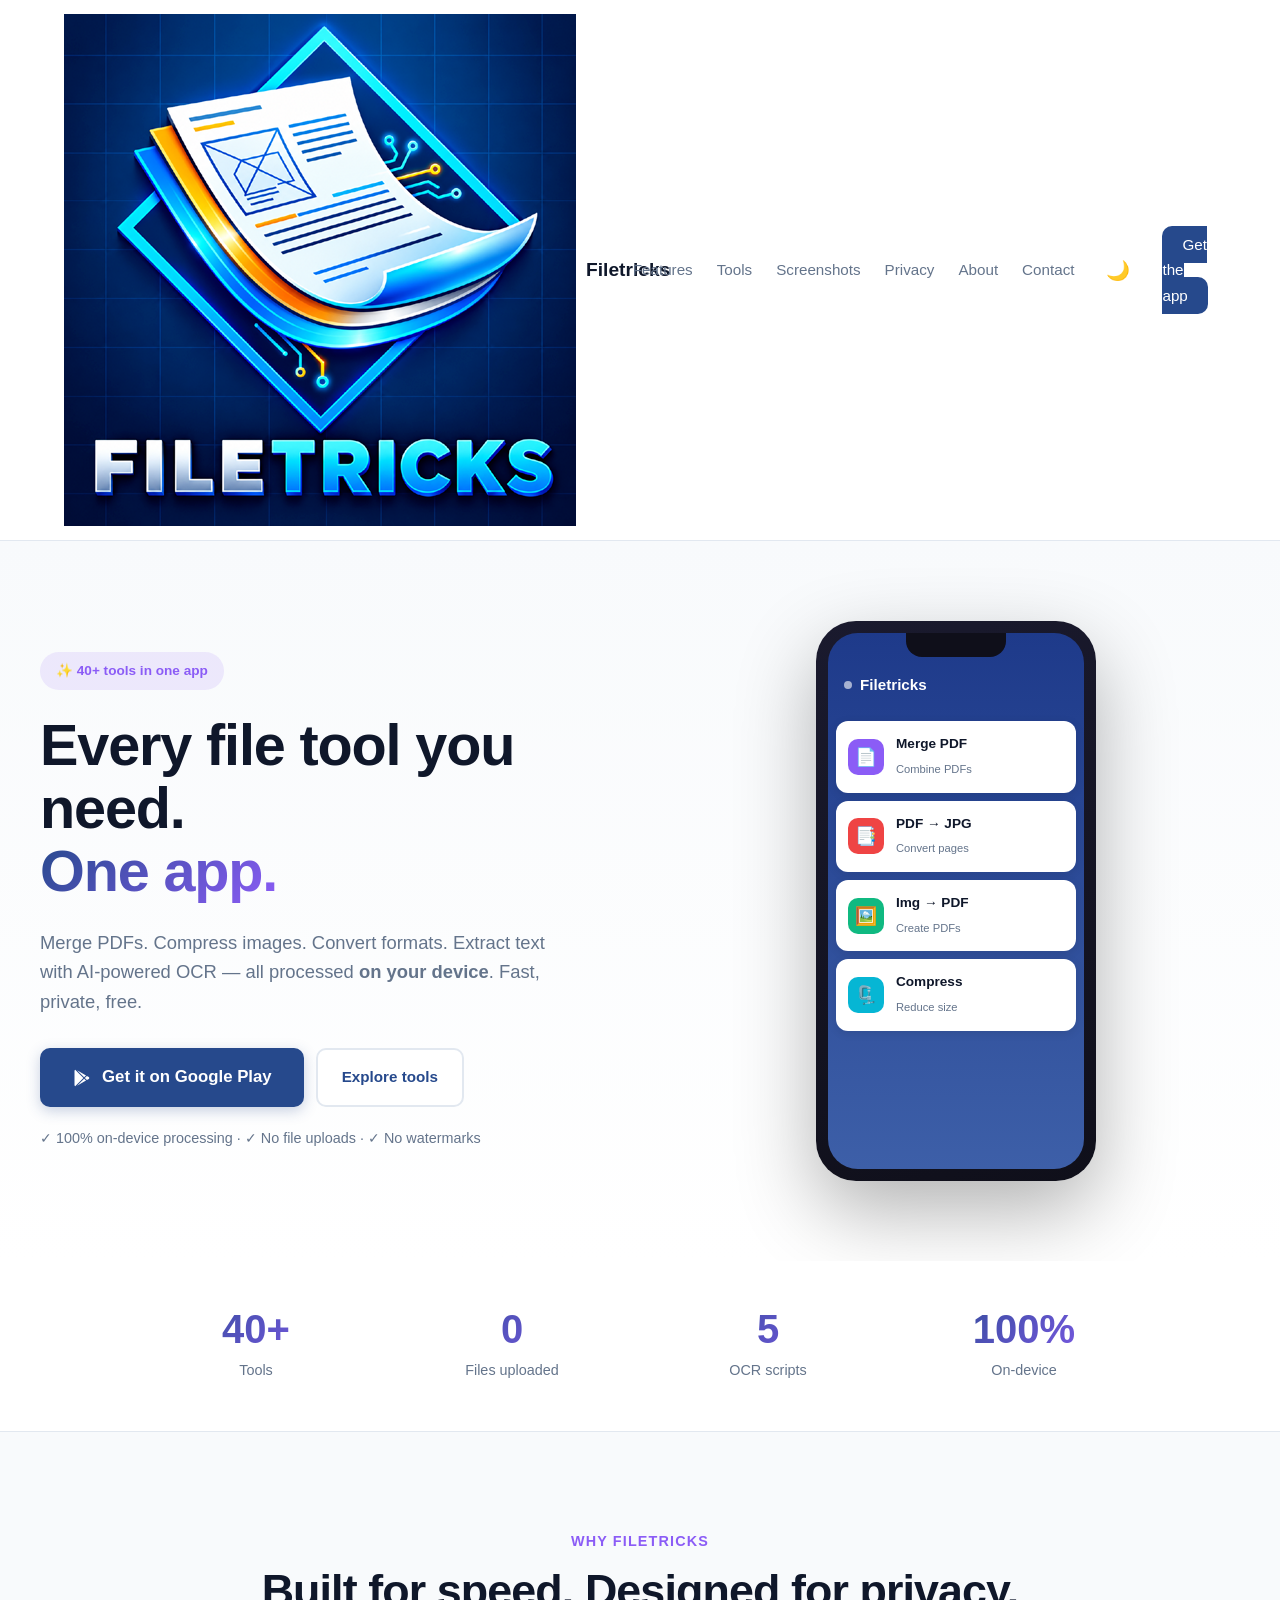
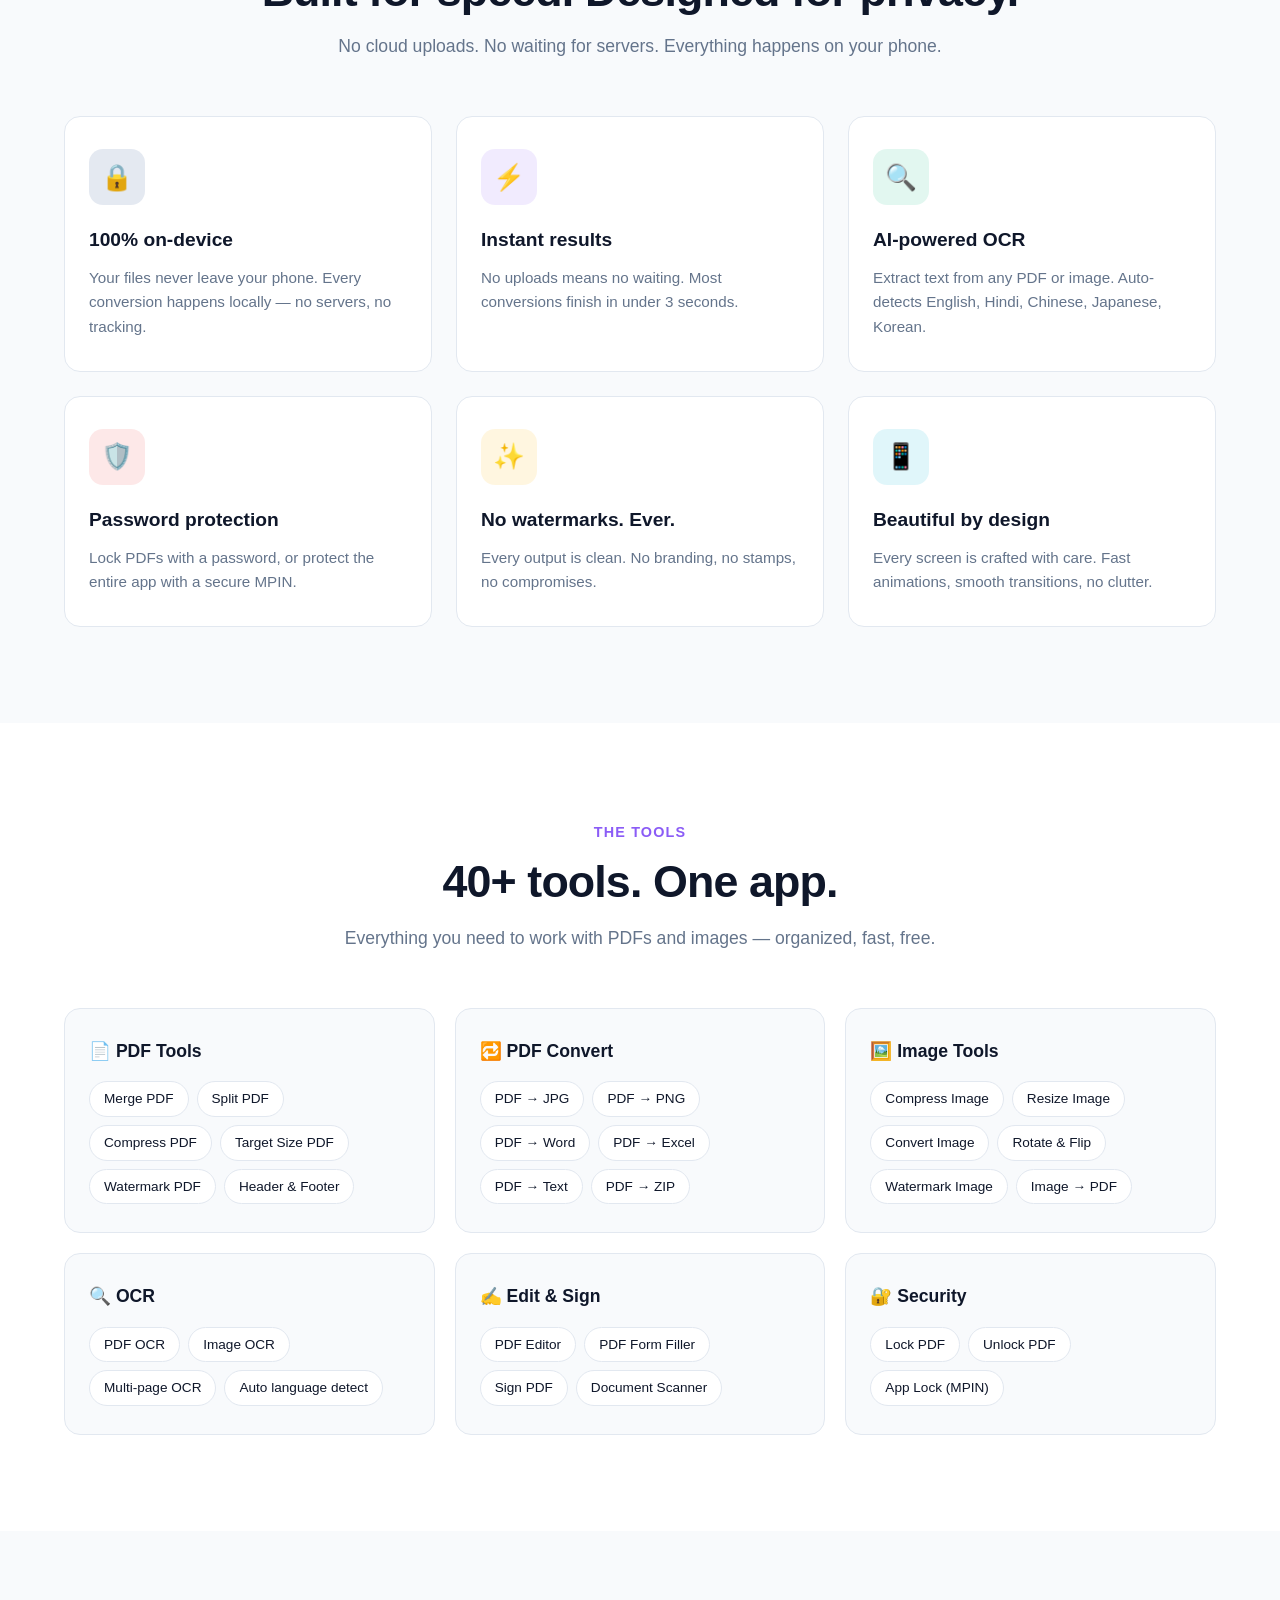
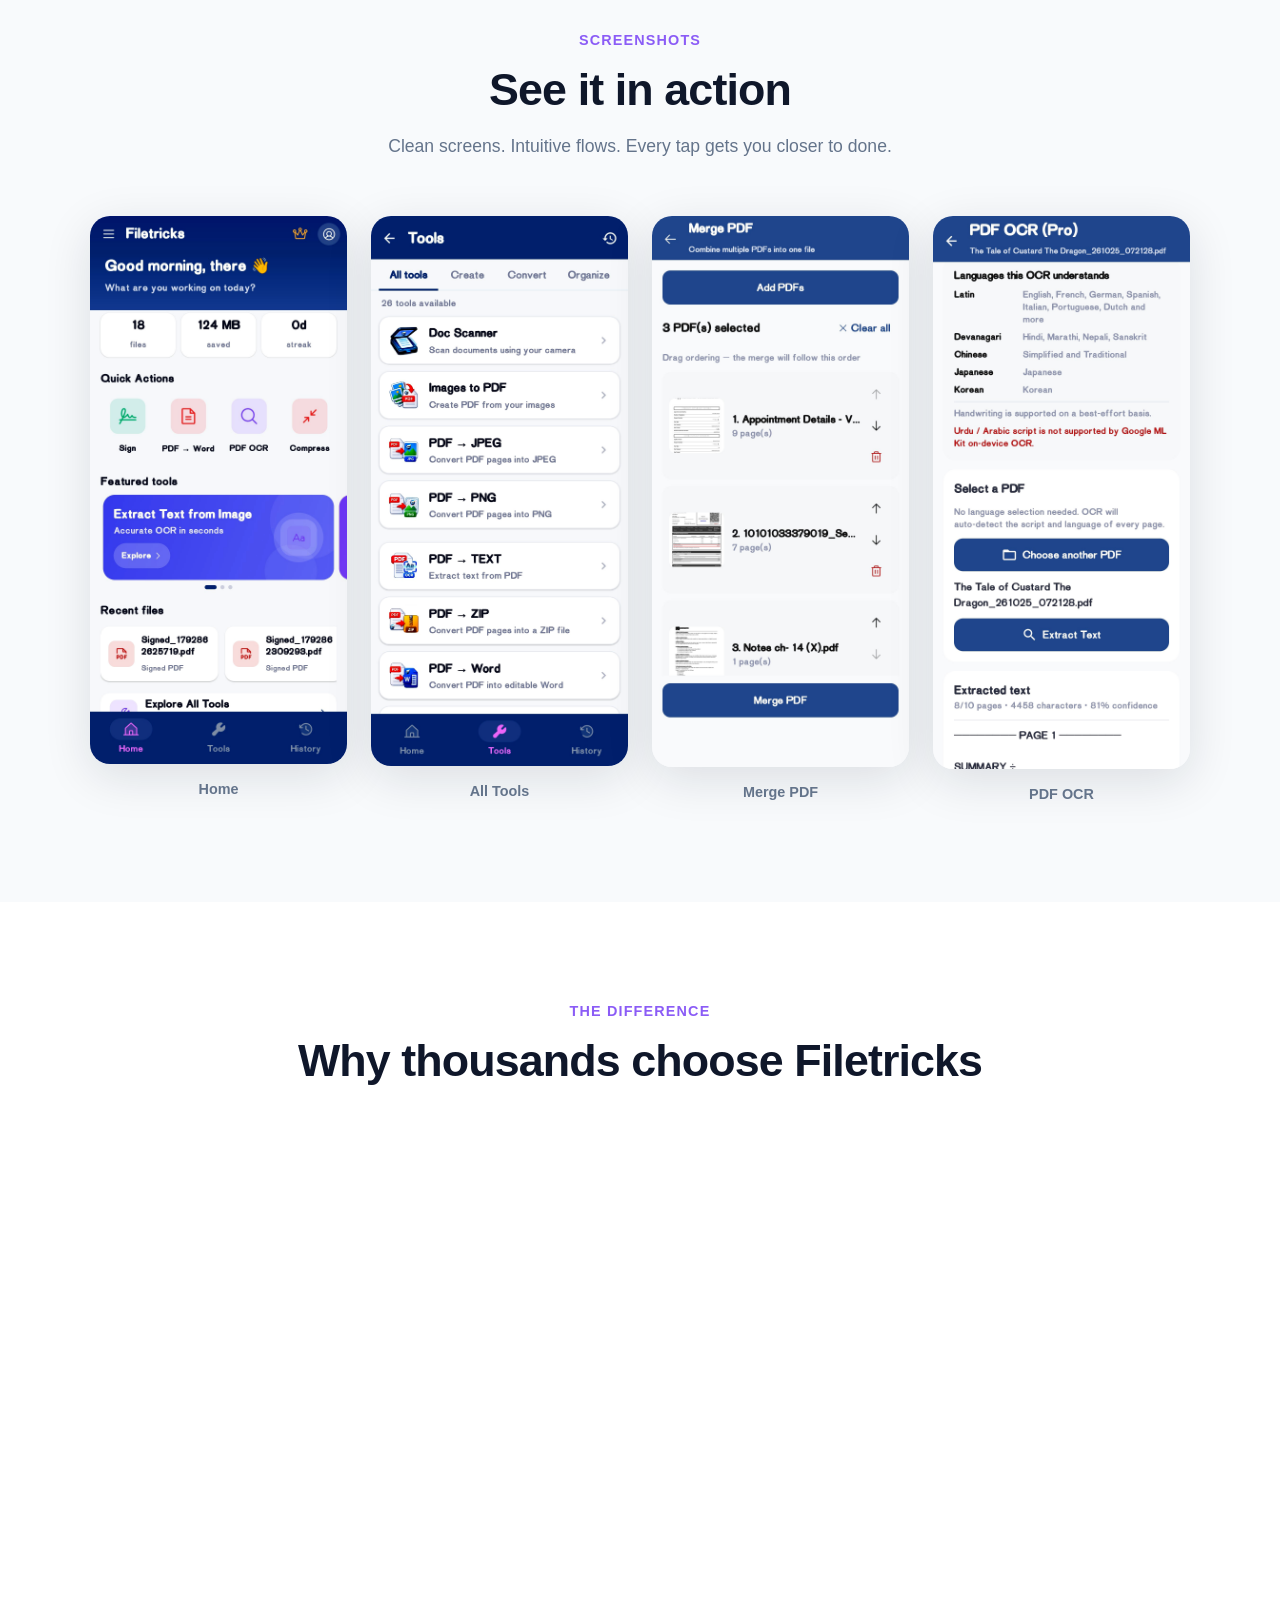
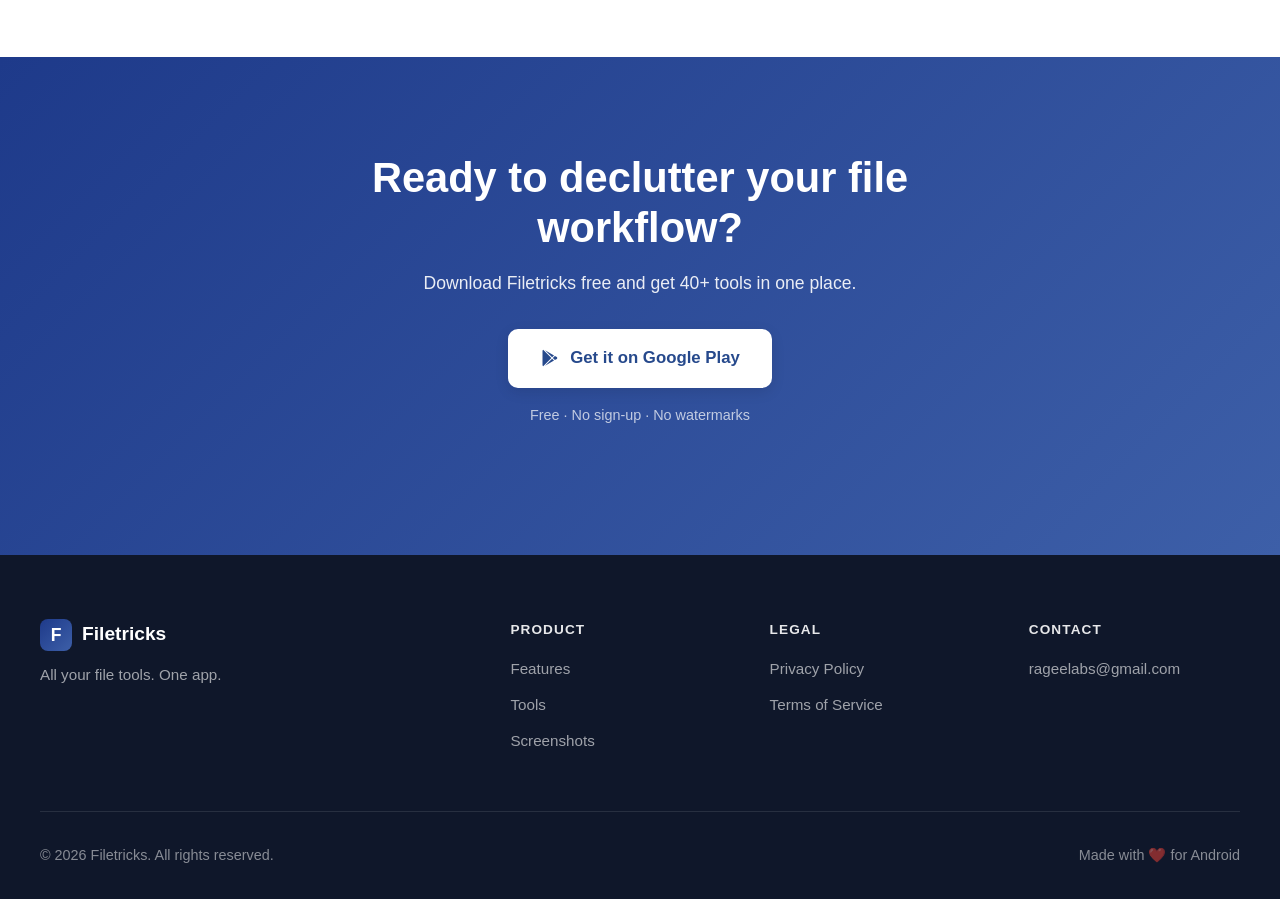
==== commit 0f29014b: "Update index.html" ====
--- a/index.html
+++ b/index.html
@@ -17,9 +17,9 @@
   <nav class="navbar">
     <div class="nav-container">
       <a href="index.html" class="logo">
-        <span class="logo-mark">F</span>
-        <span class="logo-text">Filetricks</span>
-      </a>
+  <img src="filetricks.png" alt="Filetricks Logo" class="logo-img" />
+  <span class="logo-text">Filetricks</span>
+</a>
       <button class="nav-toggle" id="navToggle" aria-label="Menu">☰</button>
       <ul class="nav-links" id="navLinks">
         <li><a href="#features">Features</a></li>
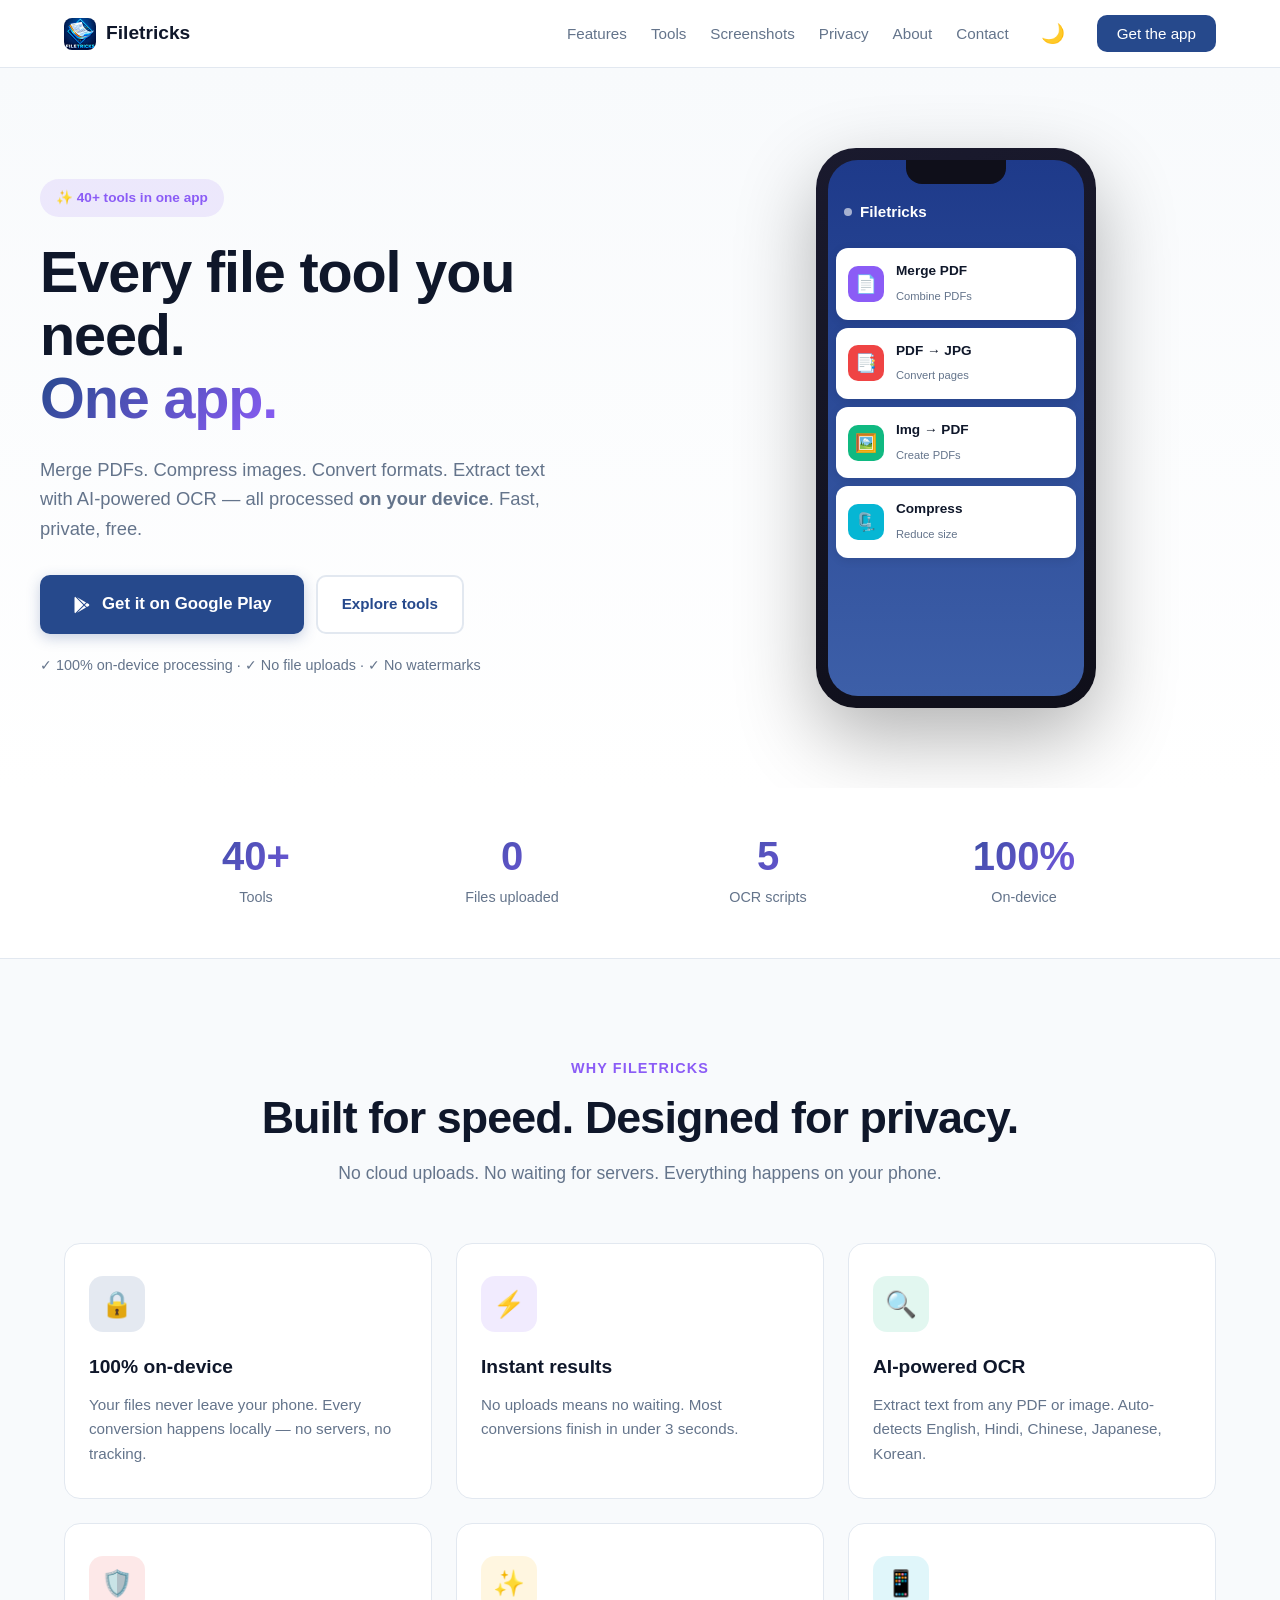
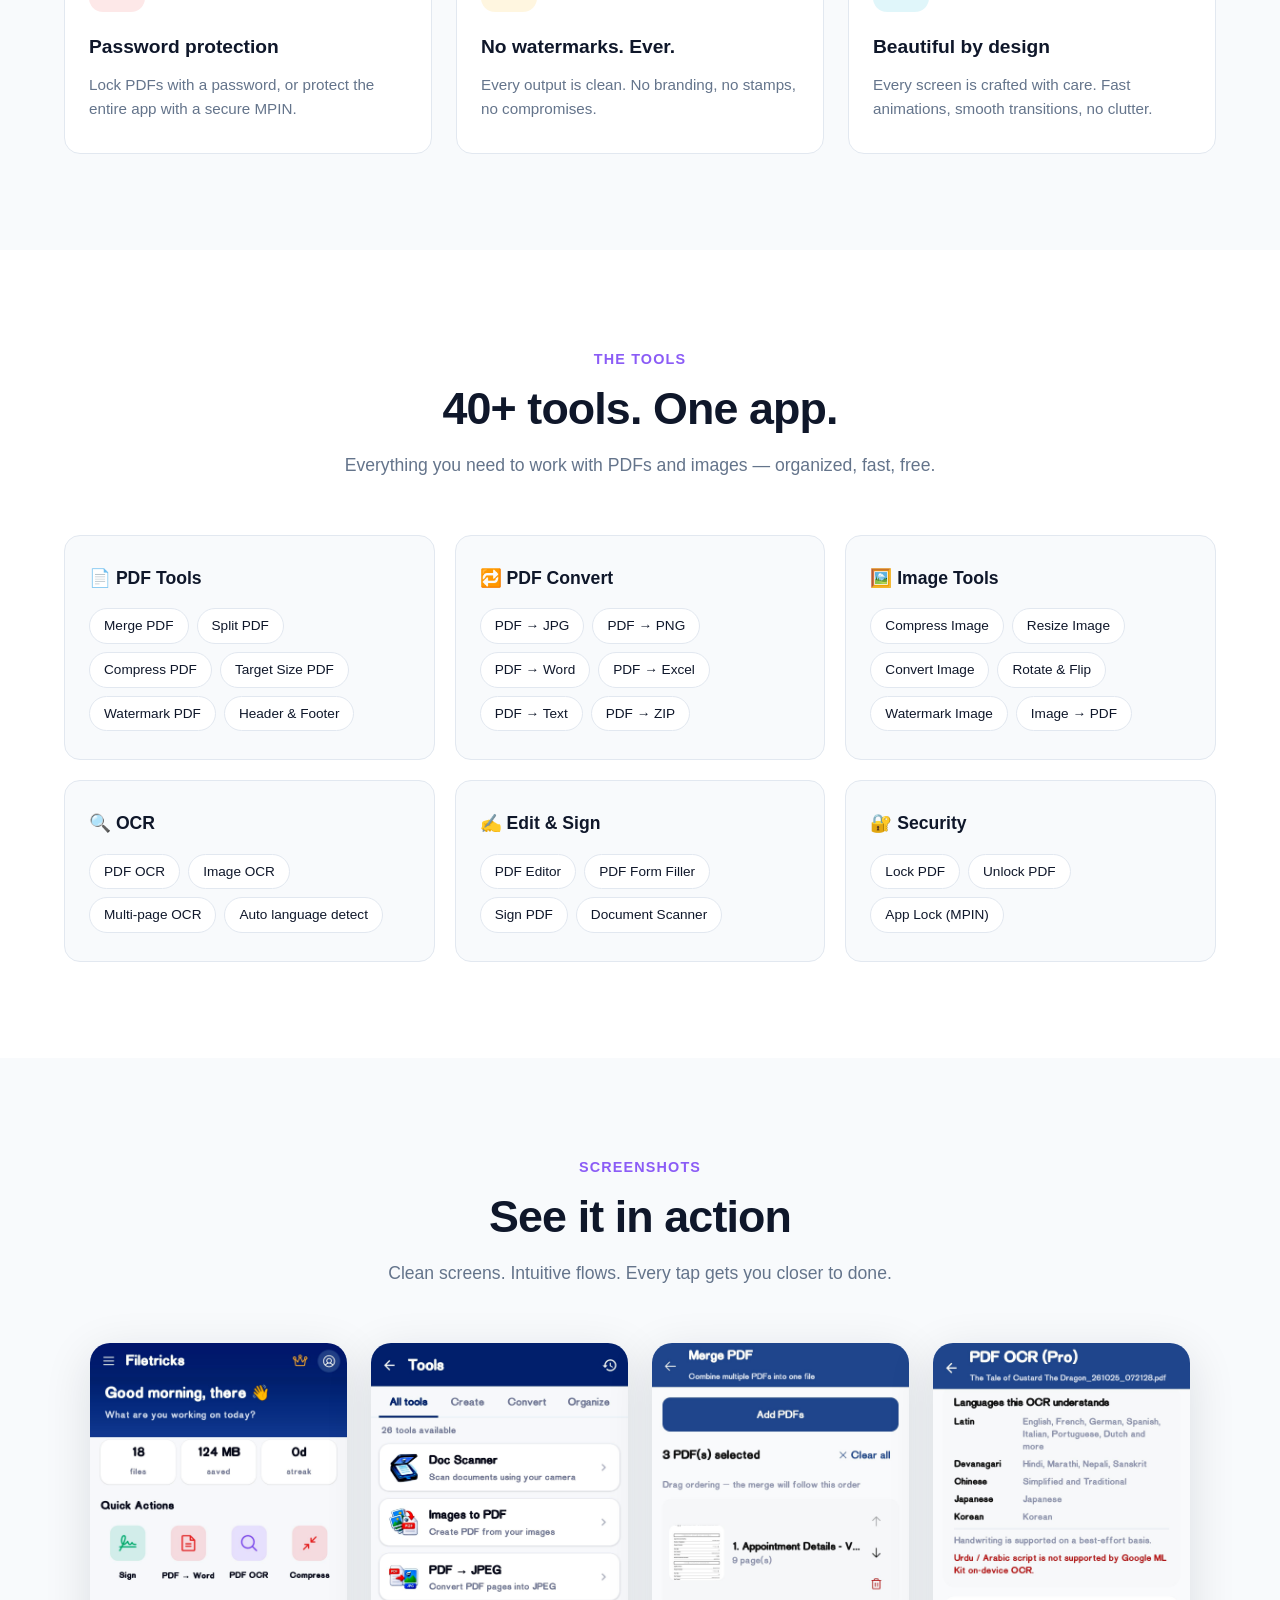
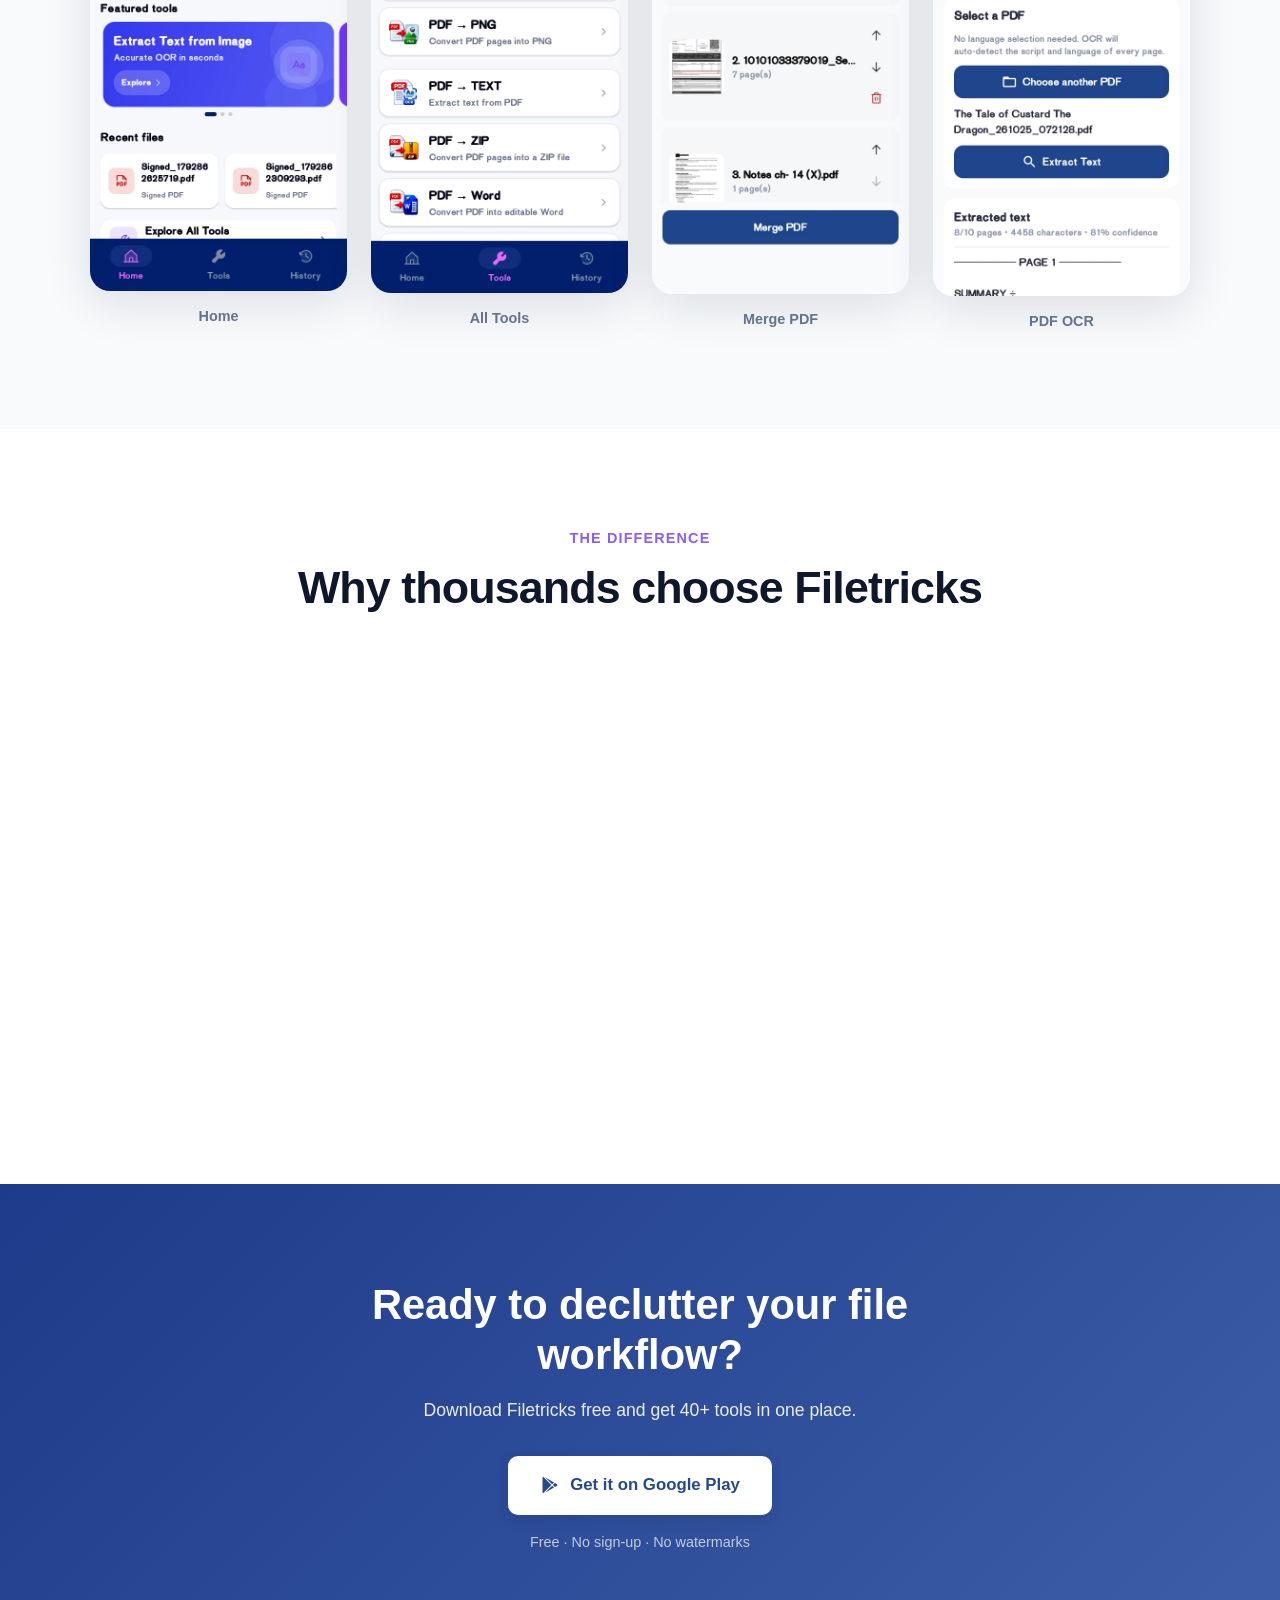
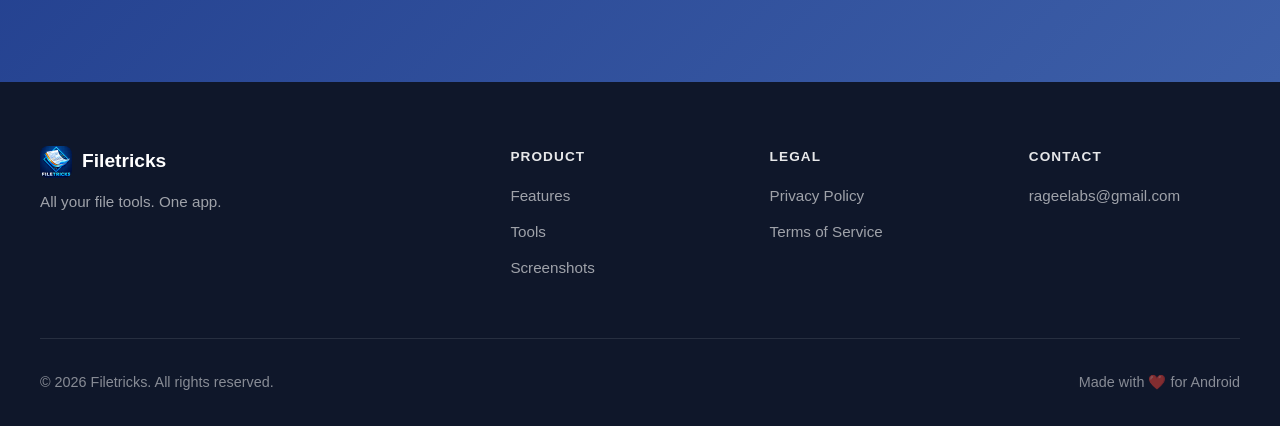
==== commit 5d0b07c2: "Update index.html" ====
--- a/index.html
+++ b/index.html
@@ -9,7 +9,7 @@
   <meta property="og:title" content="Filetricks — All your file tools. One app." />
   <meta property="og:description" content="40+ PDF & image tools, 100% on-device. Free to download on Google Play." />
   <meta property="og:type" content="website" />
-  <link rel="icon" type="image/svg+xml" href="favicon.svg" />
+  <link rel="icon" type="image/png" href="filetricks.png" />
   <link rel="stylesheet" href="styles.css" />
 </head>
 <body>
@@ -219,7 +219,10 @@
     <div class="footer-container">
       <div class="footer-grid">
         <div class="footer-brand">
-          <div class="logo"><span class="logo-mark">F</span><span class="logo-text">Filetricks</span></div>
+          <div class="logo">
+            <img src="filetricks.png" alt="Filetricks Logo" class="logo-img" />
+              <span class="logo-text">Filetricks</span>
+          </div>
           <p>All your file tools. One app.</p>
         </div>
         <div class="footer-col">
--- a/styles.css
+++ b/styles.css
@@ -98,17 +98,11 @@
   color: var(--text); /* Changed to adapt in dark mode */
 }
 
-.logo-mark {
-  display: inline-flex;
-  align-items: center;
-  justify-content: center;
-  width: 32px;
+.logo-img {
+  width: 32px;          /* Logo ka size */
   height: 32px;
-  border-radius: 8px;
-  background: linear-gradient(135deg, var(--primary-dark), var(--primary-light));
-  color: white;
-  font-weight: 900;
-  font-size: 1.1rem;
+  border-radius: 8px;   /* Halka sa rounded corner */
+  object-fit: cover;    /* Image stretch na ho */
 }
 
 .nav-links {
